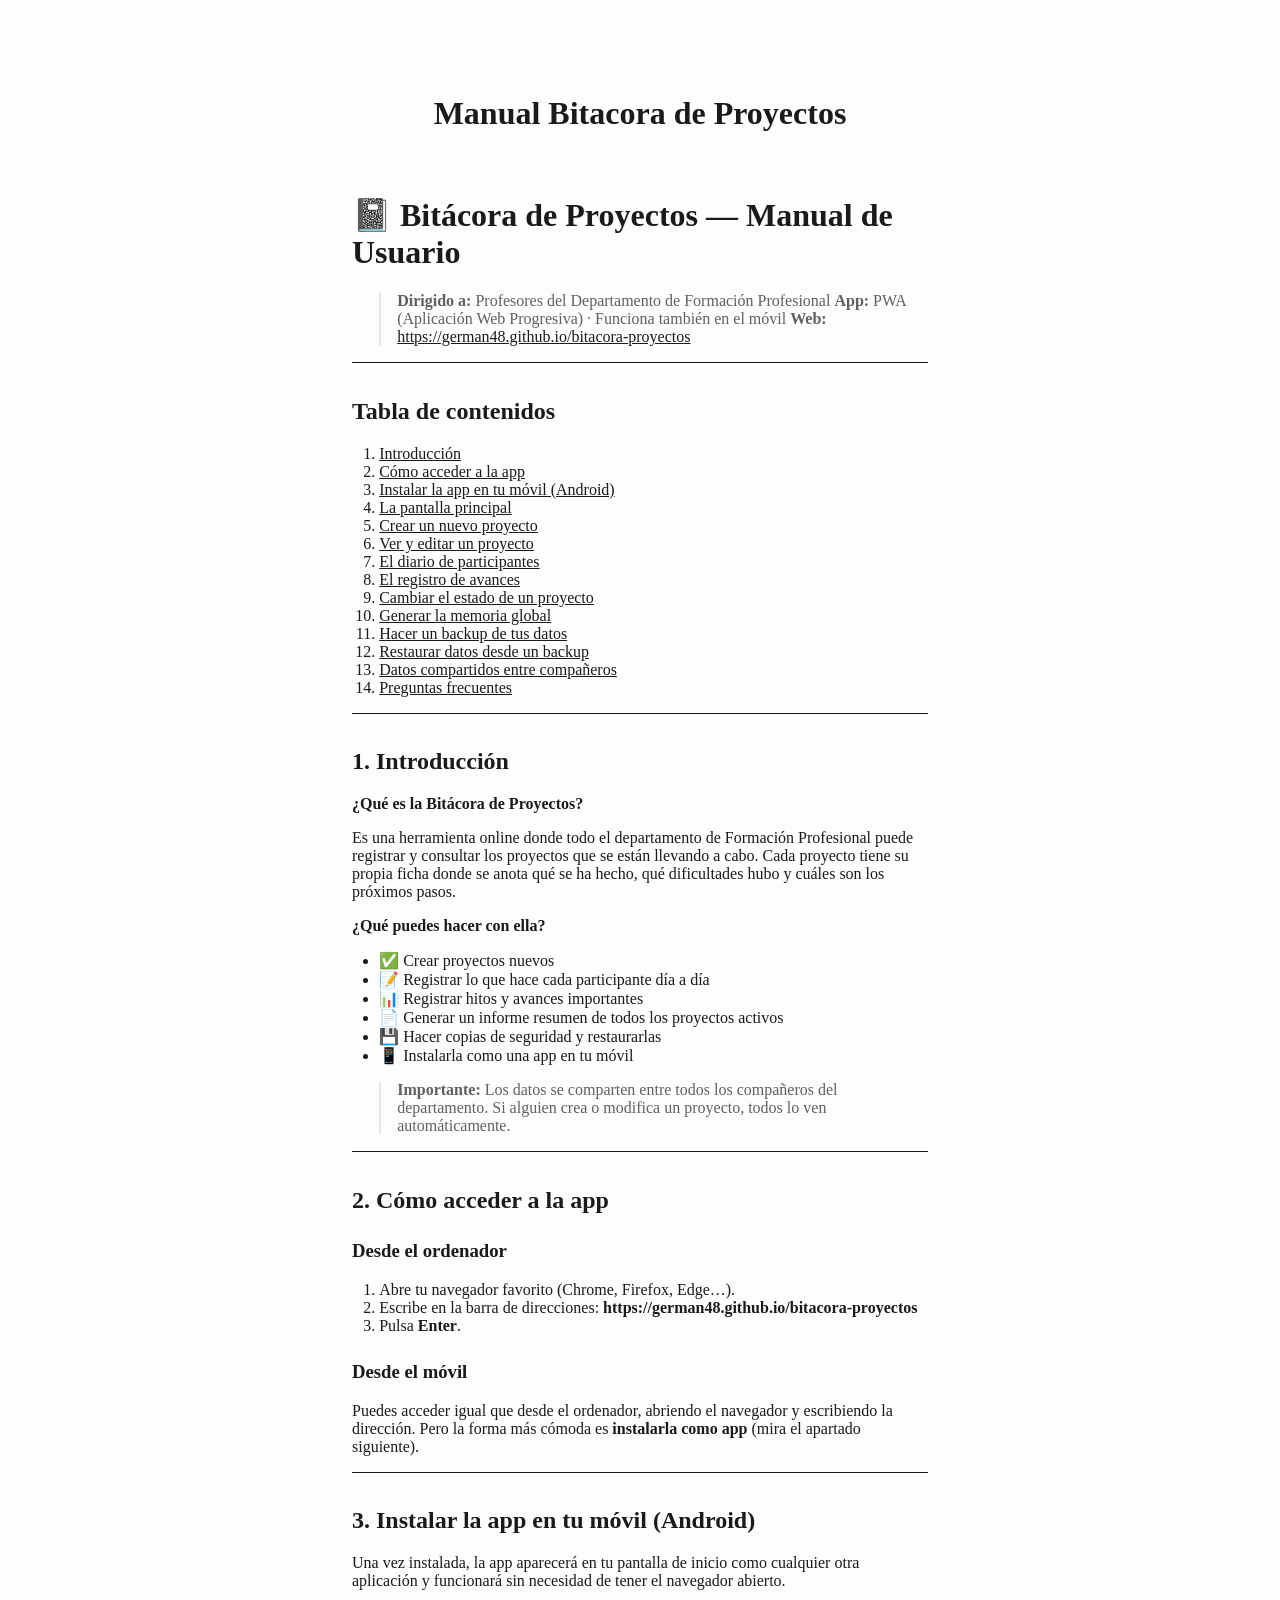
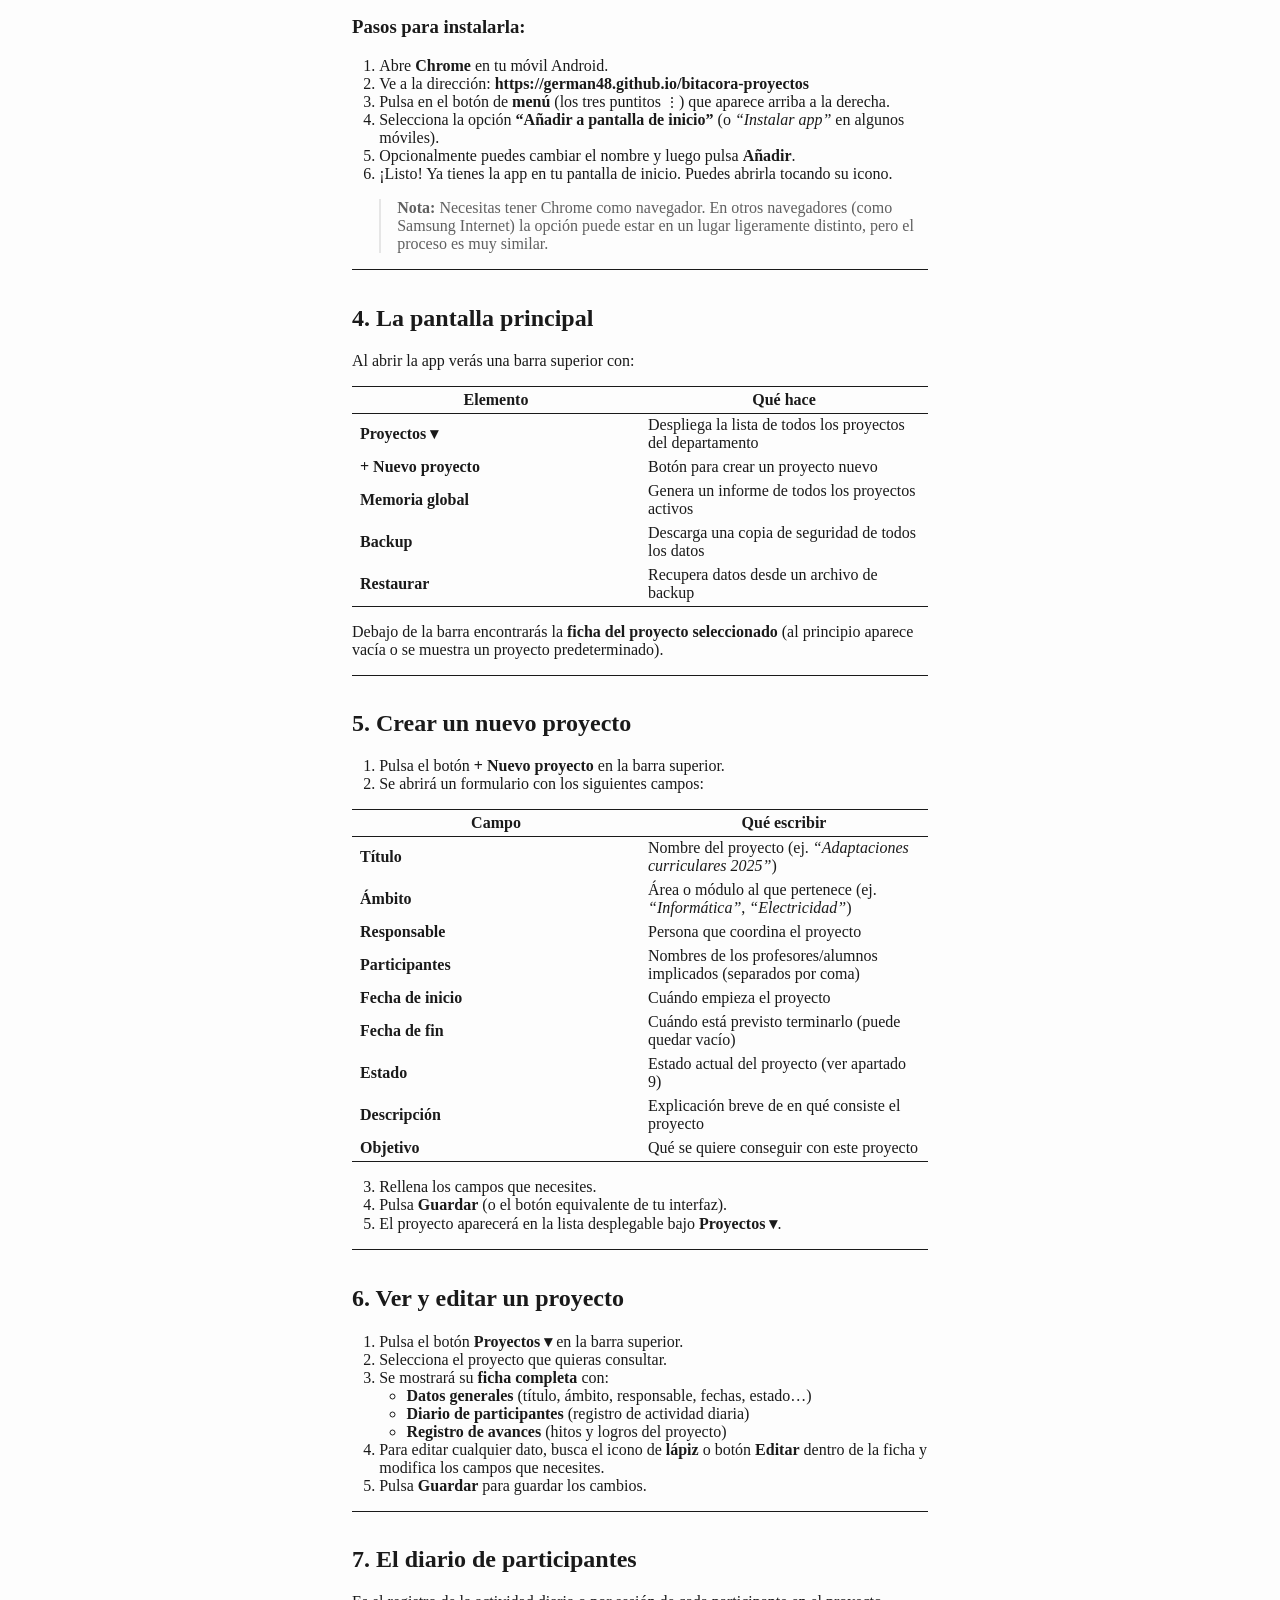
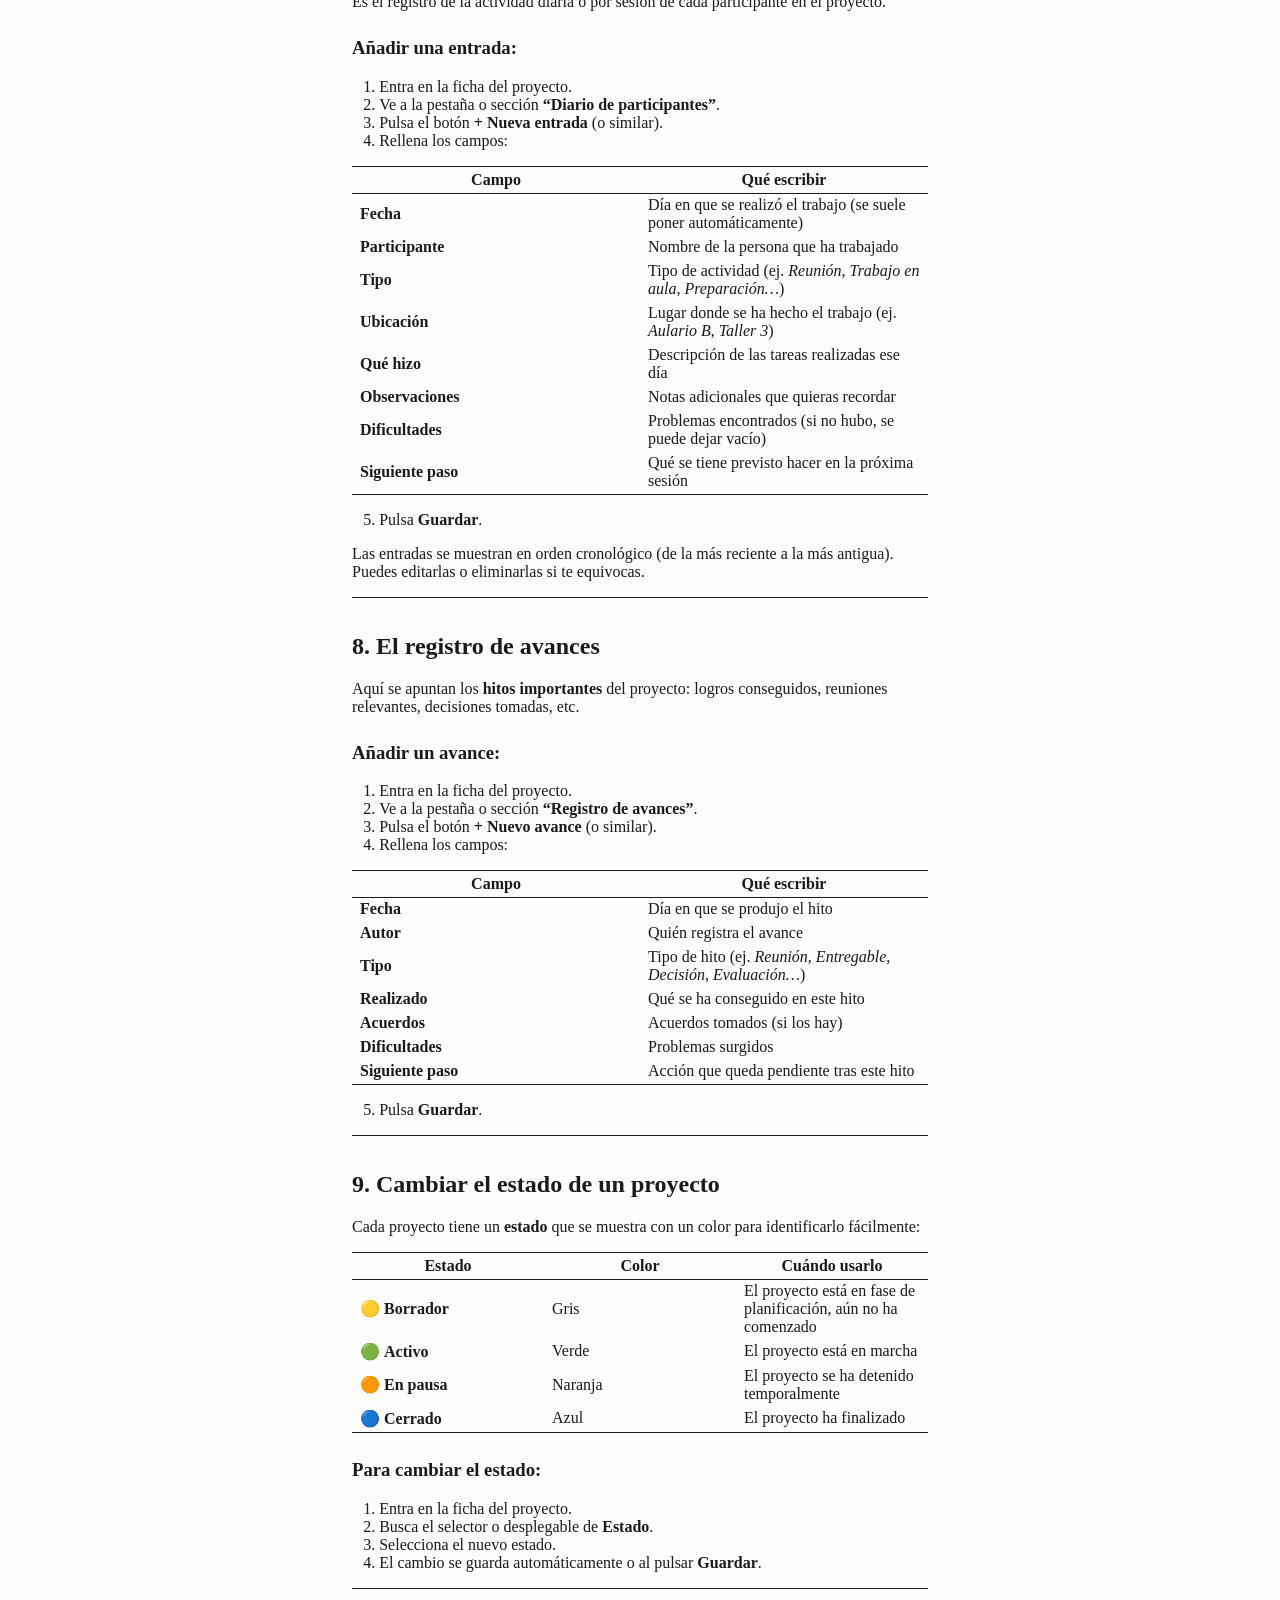
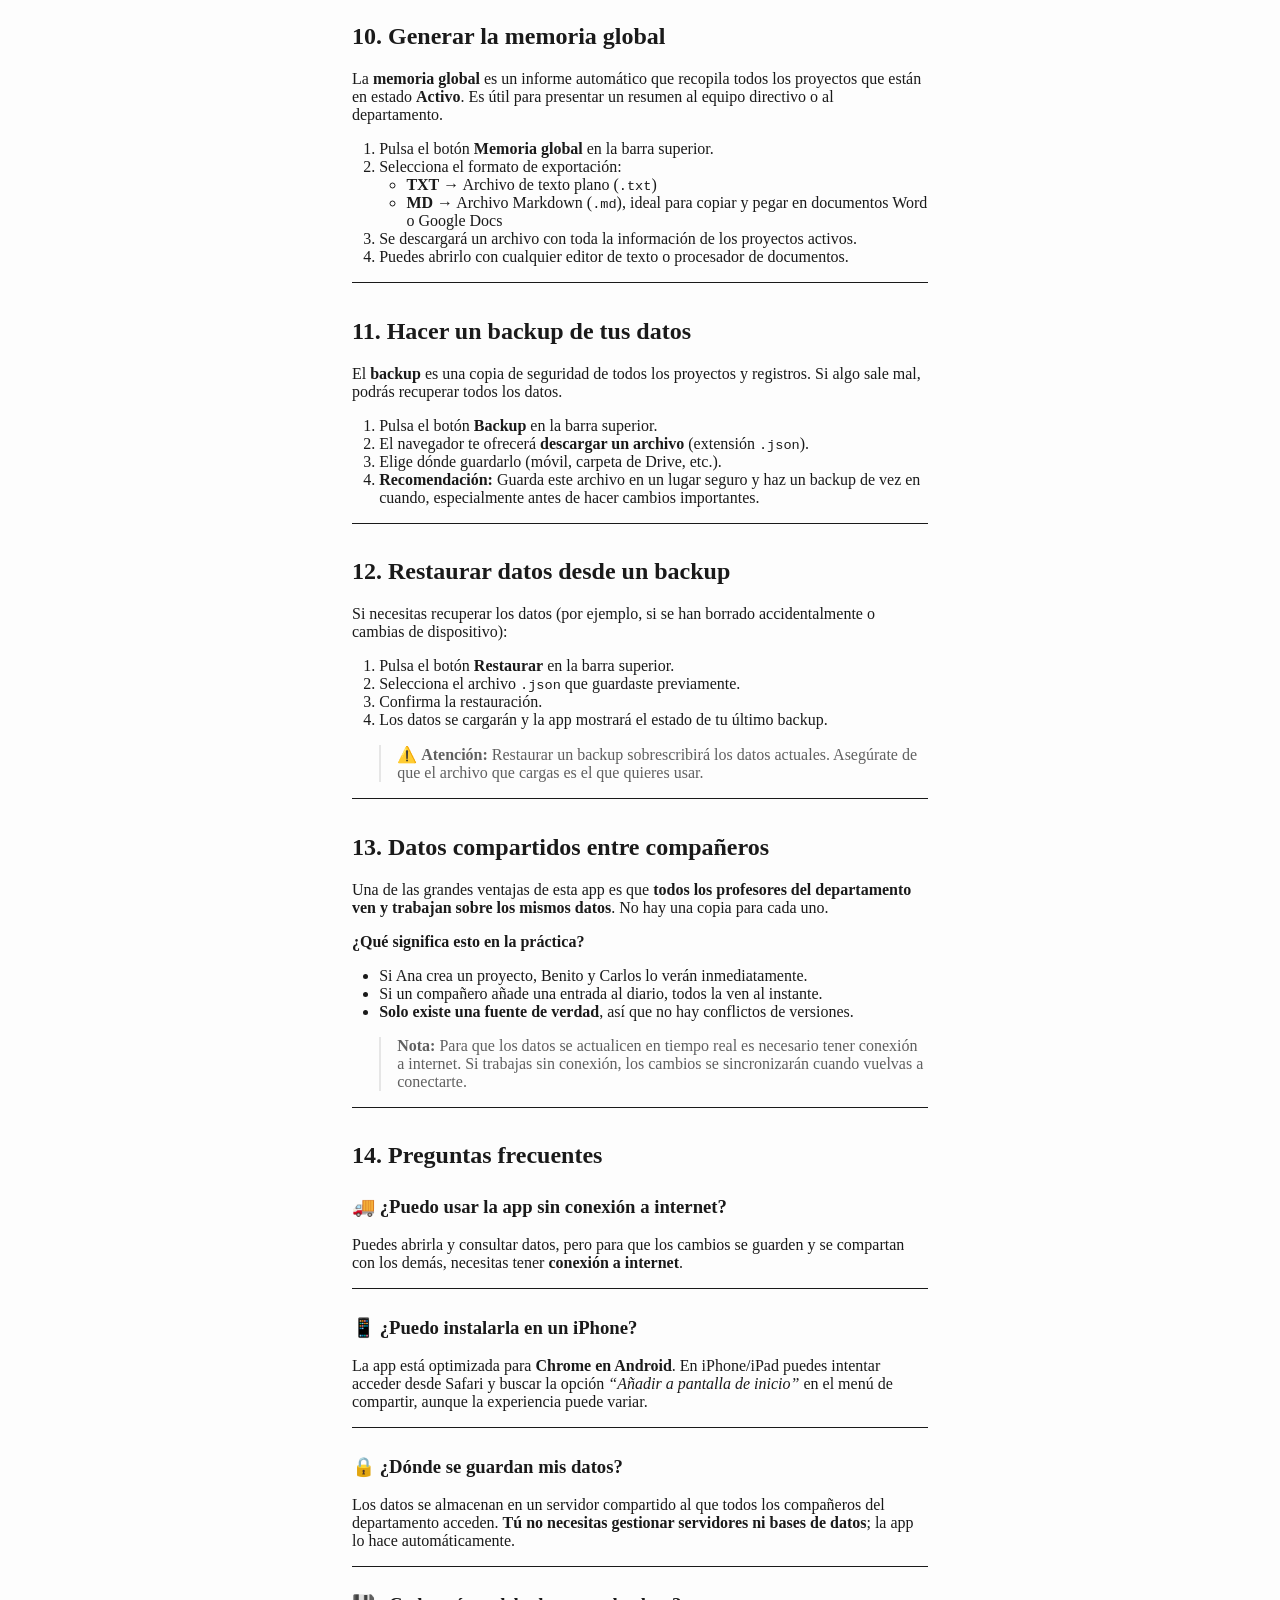
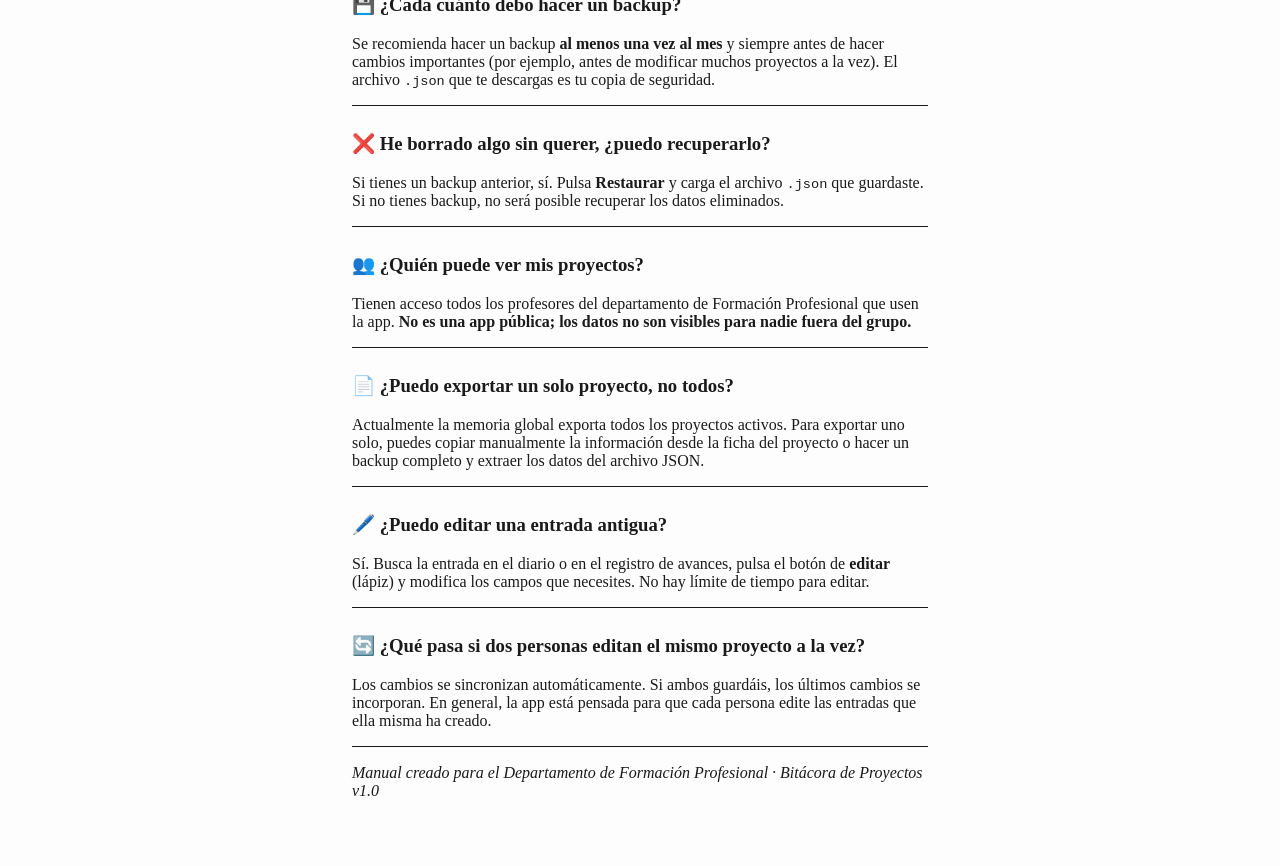
==== MANUAL.html @ 75dc65b7 "Add: auto-sync Supabase cada 30s + indicador visual" ====
<!DOCTYPE html>
<html xmlns="http://www.w3.org/1999/xhtml">
<head>
  <meta charset="utf-8" />
  <meta name="generator" content="pandoc" />
  <meta name="viewport" content="width=device-width, initial-scale=1.0, user-scalable=yes" />
  <title>Manual Bitacora de Proyectos</title>
  <style>
    /* Default styles provided by pandoc.
    ** See https://pandoc.org/MANUAL.html#variables-for-html for config info.
    */
    html {
      color: #1a1a1a;
      background-color: #fdfdfd;
    }
    body {
      margin: 0 auto;
      max-width: 36em;
      padding-left: 50px;
      padding-right: 50px;
      padding-top: 50px;
      padding-bottom: 50px;
      hyphens: auto;
      overflow-wrap: break-word;
      text-rendering: optimizeLegibility;
      font-kerning: normal;
    }
    @media (max-width: 600px) {
      body {
        font-size: 0.9em;
        padding: 12px;
      }
      h1 {
        font-size: 1.8em;
      }
    }
    @media print {
      html {
        background-color: white;
      }
      body {
        background-color: transparent;
        color: black;
        font-size: 12pt;
      }
      p, h2, h3 {
        orphans: 3;
        widows: 3;
      }
      h2, h3, h4 {
        page-break-after: avoid;
      }
    }
    p {
      margin: 1em 0;
    }
    a {
      color: #1a1a1a;
    }
    a:visited {
      color: #1a1a1a;
    }
    img {
      max-width: 100%;
    }
    svg {
      height: auto;
      max-width: 100%;
    }
    h1, h2, h3, h4, h5, h6 {
      margin-top: 1.4em;
    }
    h5, h6 {
      font-size: 1em;
      font-style: italic;
    }
    h6 {
      font-weight: normal;
    }
    ol, ul {
      padding-left: 1.7em;
      margin-top: 1em;
    }
    li > ol, li > ul {
      margin-top: 0;
    }
    blockquote {
      margin: 1em 0 1em 1.7em;
      padding-left: 1em;
      border-left: 2px solid #e6e6e6;
      color: #606060;
    }
    code {
      white-space: pre-wrap;
      font-family: Menlo, Monaco, Consolas, 'Lucida Console', monospace;
      font-size: 85%;
      margin: 0;
      hyphens: manual;
    }
    pre {
      margin: 1em 0;
      overflow: auto;
    }
    pre code {
      padding: 0;
      overflow: visible;
      overflow-wrap: normal;
    }
    .sourceCode {
     background-color: transparent;
     overflow: visible;
    }
    hr {
      border: none;
      border-top: 1px solid #1a1a1a;
      height: 1px;
      margin: 1em 0;
    }
    table {
      margin: 1em 0;
      border-collapse: collapse;
      width: 100%;
      overflow-x: auto;
      display: block;
      font-variant-numeric: lining-nums tabular-nums;
    }
    table caption {
      margin-bottom: 0.75em;
    }
    tbody {
      margin-top: 0.5em;
      border-top: 1px solid #1a1a1a;
      border-bottom: 1px solid #1a1a1a;
    }
    th {
      border-top: 1px solid #1a1a1a;
      padding: 0.25em 0.5em 0.25em 0.5em;
    }
    td {
      padding: 0.125em 0.5em 0.25em 0.5em;
    }
    header {
      margin-bottom: 4em;
      text-align: center;
    }
    #TOC li {
      list-style: none;
    }
    #TOC ul {
      padding-left: 1.3em;
    }
    #TOC > ul {
      padding-left: 0;
    }
    #TOC a:not(:hover) {
      text-decoration: none;
    }
    span.smallcaps{font-variant: small-caps;}
    div.columns{display: flex; gap: min(4vw, 1.5em);}
    div.column{flex: auto; overflow-x: auto;}
    div.hanging-indent{margin-left: 1.5em; text-indent: -1.5em;}
    /* The extra [class] is a hack that increases specificity enough to
       override a similar rule in reveal.js */
    ul.task-list[class]{list-style: none;}
    ul.task-list li input[type="checkbox"] {
      font-size: inherit;
      width: 0.8em;
      margin: 0 0.8em 0.2em -1.6em;
      vertical-align: middle;
    }
    .display.math{display: block; text-align: center; margin: 0.5rem auto;}
  </style>
</head>
<body>
<header id="title-block-header">
<h1 class="title">Manual Bitacora de Proyectos</h1>
</header>
<h1 id="bitácora-de-proyectos-manual-de-usuario">📓 Bitácora de
Proyectos — Manual de Usuario</h1>
<blockquote>
<p><strong>Dirigido a:</strong> Profesores del Departamento de Formación
Profesional <strong>App:</strong> PWA (Aplicación Web Progresiva) ·
Funciona también en el móvil <strong>Web:</strong> <a
href="https://german48.github.io/bitacora-proyectos">https://german48.github.io/bitacora-proyectos</a></p>
</blockquote>
<hr />
<h2 id="tabla-de-contenidos">Tabla de contenidos</h2>
<ol type="1">
<li><a href="#1-introducción">Introducción</a></li>
<li><a href="#2-cómo-acceder-a-la-app">Cómo acceder a la app</a></li>
<li><a href="#3-instalar-la-app-en-tu-móvil-android">Instalar la app en
tu móvil (Android)</a></li>
<li><a href="#4-la-pantalla-principal">La pantalla principal</a></li>
<li><a href="#5-crear-un-nuevo-proyecto">Crear un nuevo
proyecto</a></li>
<li><a href="#6-ver-y-editar-un-proyecto">Ver y editar un
proyecto</a></li>
<li><a href="#7-el-diario-de-participantes">El diario de
participantes</a></li>
<li><a href="#8-el-registro-de-avances">El registro de avances</a></li>
<li><a href="#9-cambiar-el-estado-de-un-proyecto">Cambiar el estado de
un proyecto</a></li>
<li><a href="#10-generar-la-memoria-global">Generar la memoria
global</a></li>
<li><a href="#11-hacer-un-backup-de-tus-datos">Hacer un backup de tus
datos</a></li>
<li><a href="#12-restaurar-datos-desde-un-backup">Restaurar datos desde
un backup</a></li>
<li><a href="#13-datos-compartidos-entre-compañeros">Datos compartidos
entre compañeros</a></li>
<li><a href="#14-preguntas-frecuentes">Preguntas frecuentes</a></li>
</ol>
<hr />
<h2 id="introducción">1. Introducción</h2>
<p><strong>¿Qué es la Bitácora de Proyectos?</strong></p>
<p>Es una herramienta online donde todo el departamento de Formación
Profesional puede registrar y consultar los proyectos que se están
llevando a cabo. Cada proyecto tiene su propia ficha donde se anota qué
se ha hecho, qué dificultades hubo y cuáles son los próximos pasos.</p>
<p><strong>¿Qué puedes hacer con ella?</strong></p>
<ul>
<li>✅ Crear proyectos nuevos</li>
<li>📝 Registrar lo que hace cada participante día a día</li>
<li>📊 Registrar hitos y avances importantes</li>
<li>📄 Generar un informe resumen de todos los proyectos activos</li>
<li>💾 Hacer copias de seguridad y restaurarlas</li>
<li>📱 Instalarla como una app en tu móvil</li>
</ul>
<blockquote>
<p><strong>Importante:</strong> Los datos se comparten entre todos los
compañeros del departamento. Si alguien crea o modifica un proyecto,
todos lo ven automáticamente.</p>
</blockquote>
<hr />
<h2 id="cómo-acceder-a-la-app">2. Cómo acceder a la app</h2>
<h3 id="desde-el-ordenador">Desde el ordenador</h3>
<ol type="1">
<li>Abre tu navegador favorito (Chrome, Firefox, Edge…).</li>
<li>Escribe en la barra de direcciones:
<strong>https://german48.github.io/bitacora-proyectos</strong></li>
<li>Pulsa <strong>Enter</strong>.</li>
</ol>
<h3 id="desde-el-móvil">Desde el móvil</h3>
<p>Puedes acceder igual que desde el ordenador, abriendo el navegador y
escribiendo la dirección. Pero la forma más cómoda es <strong>instalarla
como app</strong> (mira el apartado siguiente).</p>
<hr />
<h2 id="instalar-la-app-en-tu-móvil-android">3. Instalar la app en tu
móvil (Android)</h2>
<p>Una vez instalada, la app aparecerá en tu pantalla de inicio como
cualquier otra aplicación y funcionará sin necesidad de tener el
navegador abierto.</p>
<h3 id="pasos-para-instalarla">Pasos para instalarla:</h3>
<ol type="1">
<li>Abre <strong>Chrome</strong> en tu móvil Android.</li>
<li>Ve a la dirección:
<strong>https://german48.github.io/bitacora-proyectos</strong></li>
<li>Pulsa en el botón de <strong>menú</strong> (los tres puntitos
<code>⋮</code>) que aparece arriba a la derecha.</li>
<li>Selecciona la opción <strong>“Añadir a pantalla de inicio”</strong>
(o <em>“Instalar app”</em> en algunos móviles).</li>
<li>Opcionalmente puedes cambiar el nombre y luego pulsa
<strong>Añadir</strong>.</li>
<li>¡Listo! Ya tienes la app en tu pantalla de inicio. Puedes abrirla
tocando su icono.</li>
</ol>
<blockquote>
<p><strong>Nota:</strong> Necesitas tener Chrome como navegador. En
otros navegadores (como Samsung Internet) la opción puede estar en un
lugar ligeramente distinto, pero el proceso es muy similar.</p>
</blockquote>
<hr />
<h2 id="la-pantalla-principal">4. La pantalla principal</h2>
<p>Al abrir la app verás una barra superior con:</p>
<table>
<colgroup>
<col style="width: 50%" />
<col style="width: 50%" />
</colgroup>
<thead>
<tr>
<th>Elemento</th>
<th>Qué hace</th>
</tr>
</thead>
<tbody>
<tr>
<td><strong>Proyectos ▾</strong></td>
<td>Despliega la lista de todos los proyectos del departamento</td>
</tr>
<tr>
<td><strong>+ Nuevo proyecto</strong></td>
<td>Botón para crear un proyecto nuevo</td>
</tr>
<tr>
<td><strong>Memoria global</strong></td>
<td>Genera un informe de todos los proyectos activos</td>
</tr>
<tr>
<td><strong>Backup</strong></td>
<td>Descarga una copia de seguridad de todos los datos</td>
</tr>
<tr>
<td><strong>Restaurar</strong></td>
<td>Recupera datos desde un archivo de backup</td>
</tr>
</tbody>
</table>
<p>Debajo de la barra encontrarás la <strong>ficha del proyecto
seleccionado</strong> (al principio aparece vacía o se muestra un
proyecto predeterminado).</p>
<hr />
<h2 id="crear-un-nuevo-proyecto">5. Crear un nuevo proyecto</h2>
<ol type="1">
<li>Pulsa el botón <strong>+ Nuevo proyecto</strong> en la barra
superior.</li>
<li>Se abrirá un formulario con los siguientes campos:</li>
</ol>
<table>
<colgroup>
<col style="width: 50%" />
<col style="width: 50%" />
</colgroup>
<thead>
<tr>
<th>Campo</th>
<th>Qué escribir</th>
</tr>
</thead>
<tbody>
<tr>
<td><strong>Título</strong></td>
<td>Nombre del proyecto (ej. <em>“Adaptaciones curriculares
2025”</em>)</td>
</tr>
<tr>
<td><strong>Ámbito</strong></td>
<td>Área o módulo al que pertenece (ej. <em>“Informática”</em>,
<em>“Electricidad”</em>)</td>
</tr>
<tr>
<td><strong>Responsable</strong></td>
<td>Persona que coordina el proyecto</td>
</tr>
<tr>
<td><strong>Participantes</strong></td>
<td>Nombres de los profesores/alumnos implicados (separados por
coma)</td>
</tr>
<tr>
<td><strong>Fecha de inicio</strong></td>
<td>Cuándo empieza el proyecto</td>
</tr>
<tr>
<td><strong>Fecha de fin</strong></td>
<td>Cuándo está previsto terminarlo (puede quedar vacío)</td>
</tr>
<tr>
<td><strong>Estado</strong></td>
<td>Estado actual del proyecto (ver apartado 9)</td>
</tr>
<tr>
<td><strong>Descripción</strong></td>
<td>Explicación breve de en qué consiste el proyecto</td>
</tr>
<tr>
<td><strong>Objetivo</strong></td>
<td>Qué se quiere conseguir con este proyecto</td>
</tr>
</tbody>
</table>
<ol start="3" type="1">
<li>Rellena los campos que necesites.</li>
<li>Pulsa <strong>Guardar</strong> (o el botón equivalente de tu
interfaz).</li>
<li>El proyecto aparecerá en la lista desplegable bajo <strong>Proyectos
▾</strong>.</li>
</ol>
<hr />
<h2 id="ver-y-editar-un-proyecto">6. Ver y editar un proyecto</h2>
<ol type="1">
<li>Pulsa el botón <strong>Proyectos ▾</strong> en la barra
superior.</li>
<li>Selecciona el proyecto que quieras consultar.</li>
<li>Se mostrará su <strong>ficha completa</strong> con:
<ul>
<li><strong>Datos generales</strong> (título, ámbito, responsable,
fechas, estado…)</li>
<li><strong>Diario de participantes</strong> (registro de actividad
diaria)</li>
<li><strong>Registro de avances</strong> (hitos y logros del
proyecto)</li>
</ul></li>
<li>Para editar cualquier dato, busca el icono de <strong>lápiz</strong>
o botón <strong>Editar</strong> dentro de la ficha y modifica los campos
que necesites.</li>
<li>Pulsa <strong>Guardar</strong> para guardar los cambios.</li>
</ol>
<hr />
<h2 id="el-diario-de-participantes">7. El diario de participantes</h2>
<p>Es el registro de la actividad diaria o por sesión de cada
participante en el proyecto.</p>
<h3 id="añadir-una-entrada">Añadir una entrada:</h3>
<ol type="1">
<li>Entra en la ficha del proyecto.</li>
<li>Ve a la pestaña o sección <strong>“Diario de
participantes”</strong>.</li>
<li>Pulsa el botón <strong>+ Nueva entrada</strong> (o similar).</li>
<li>Rellena los campos:</li>
</ol>
<table>
<colgroup>
<col style="width: 50%" />
<col style="width: 50%" />
</colgroup>
<thead>
<tr>
<th>Campo</th>
<th>Qué escribir</th>
</tr>
</thead>
<tbody>
<tr>
<td><strong>Fecha</strong></td>
<td>Día en que se realizó el trabajo (se suele poner
automáticamente)</td>
</tr>
<tr>
<td><strong>Participante</strong></td>
<td>Nombre de la persona que ha trabajado</td>
</tr>
<tr>
<td><strong>Tipo</strong></td>
<td>Tipo de actividad (ej. <em>Reunión</em>, <em>Trabajo en aula</em>,
<em>Preparación…</em>)</td>
</tr>
<tr>
<td><strong>Ubicación</strong></td>
<td>Lugar donde se ha hecho el trabajo (ej. <em>Aulario B</em>,
<em>Taller 3</em>)</td>
</tr>
<tr>
<td><strong>Qué hizo</strong></td>
<td>Descripción de las tareas realizadas ese día</td>
</tr>
<tr>
<td><strong>Observaciones</strong></td>
<td>Notas adicionales que quieras recordar</td>
</tr>
<tr>
<td><strong>Dificultades</strong></td>
<td>Problemas encontrados (si no hubo, se puede dejar vacío)</td>
</tr>
<tr>
<td><strong>Siguiente paso</strong></td>
<td>Qué se tiene previsto hacer en la próxima sesión</td>
</tr>
</tbody>
</table>
<ol start="5" type="1">
<li>Pulsa <strong>Guardar</strong>.</li>
</ol>
<p>Las entradas se muestran en orden cronológico (de la más reciente a
la más antigua). Puedes editarlas o eliminarlas si te equivocas.</p>
<hr />
<h2 id="el-registro-de-avances">8. El registro de avances</h2>
<p>Aquí se apuntan los <strong>hitos importantes</strong> del proyecto:
logros conseguidos, reuniones relevantes, decisiones tomadas, etc.</p>
<h3 id="añadir-un-avance">Añadir un avance:</h3>
<ol type="1">
<li>Entra en la ficha del proyecto.</li>
<li>Ve a la pestaña o sección <strong>“Registro de
avances”</strong>.</li>
<li>Pulsa el botón <strong>+ Nuevo avance</strong> (o similar).</li>
<li>Rellena los campos:</li>
</ol>
<table>
<colgroup>
<col style="width: 50%" />
<col style="width: 50%" />
</colgroup>
<thead>
<tr>
<th>Campo</th>
<th>Qué escribir</th>
</tr>
</thead>
<tbody>
<tr>
<td><strong>Fecha</strong></td>
<td>Día en que se produjo el hito</td>
</tr>
<tr>
<td><strong>Autor</strong></td>
<td>Quién registra el avance</td>
</tr>
<tr>
<td><strong>Tipo</strong></td>
<td>Tipo de hito (ej. <em>Reunión</em>, <em>Entregable</em>,
<em>Decisión</em>, <em>Evaluación…</em>)</td>
</tr>
<tr>
<td><strong>Realizado</strong></td>
<td>Qué se ha conseguido en este hito</td>
</tr>
<tr>
<td><strong>Acuerdos</strong></td>
<td>Acuerdos tomados (si los hay)</td>
</tr>
<tr>
<td><strong>Dificultades</strong></td>
<td>Problemas surgidos</td>
</tr>
<tr>
<td><strong>Siguiente paso</strong></td>
<td>Acción que queda pendiente tras este hito</td>
</tr>
</tbody>
</table>
<ol start="5" type="1">
<li>Pulsa <strong>Guardar</strong>.</li>
</ol>
<hr />
<h2 id="cambiar-el-estado-de-un-proyecto">9. Cambiar el estado de un
proyecto</h2>
<p>Cada proyecto tiene un <strong>estado</strong> que se muestra con un
color para identificarlo fácilmente:</p>
<table>
<colgroup>
<col style="width: 33%" />
<col style="width: 33%" />
<col style="width: 33%" />
</colgroup>
<thead>
<tr>
<th>Estado</th>
<th>Color</th>
<th>Cuándo usarlo</th>
</tr>
</thead>
<tbody>
<tr>
<td>🟡 <strong>Borrador</strong></td>
<td>Gris</td>
<td>El proyecto está en fase de planificación, aún no ha comenzado</td>
</tr>
<tr>
<td>🟢 <strong>Activo</strong></td>
<td>Verde</td>
<td>El proyecto está en marcha</td>
</tr>
<tr>
<td>🟠 <strong>En pausa</strong></td>
<td>Naranja</td>
<td>El proyecto se ha detenido temporalmente</td>
</tr>
<tr>
<td>🔵 <strong>Cerrado</strong></td>
<td>Azul</td>
<td>El proyecto ha finalizado</td>
</tr>
</tbody>
</table>
<h3 id="para-cambiar-el-estado">Para cambiar el estado:</h3>
<ol type="1">
<li>Entra en la ficha del proyecto.</li>
<li>Busca el selector o desplegable de <strong>Estado</strong>.</li>
<li>Selecciona el nuevo estado.</li>
<li>El cambio se guarda automáticamente o al pulsar
<strong>Guardar</strong>.</li>
</ol>
<hr />
<h2 id="generar-la-memoria-global">10. Generar la memoria global</h2>
<p>La <strong>memoria global</strong> es un informe automático que
recopila todos los proyectos que están en estado
<strong>Activo</strong>. Es útil para presentar un resumen al equipo
directivo o al departamento.</p>
<ol type="1">
<li>Pulsa el botón <strong>Memoria global</strong> en la barra
superior.</li>
<li>Selecciona el formato de exportación:
<ul>
<li><strong>TXT</strong> → Archivo de texto plano
(<code>.txt</code>)</li>
<li><strong>MD</strong> → Archivo Markdown (<code>.md</code>), ideal
para copiar y pegar en documentos Word o Google Docs</li>
</ul></li>
<li>Se descargará un archivo con toda la información de los proyectos
activos.</li>
<li>Puedes abrirlo con cualquier editor de texto o procesador de
documentos.</li>
</ol>
<hr />
<h2 id="hacer-un-backup-de-tus-datos">11. Hacer un backup de tus
datos</h2>
<p>El <strong>backup</strong> es una copia de seguridad de todos los
proyectos y registros. Si algo sale mal, podrás recuperar todos los
datos.</p>
<ol type="1">
<li>Pulsa el botón <strong>Backup</strong> en la barra superior.</li>
<li>El navegador te ofrecerá <strong>descargar un archivo</strong>
(extensión <code>.json</code>).</li>
<li>Elige dónde guardarlo (móvil, carpeta de Drive, etc.).</li>
<li><strong>Recomendación:</strong> Guarda este archivo en un lugar
seguro y haz un backup de vez en cuando, especialmente antes de hacer
cambios importantes.</li>
</ol>
<hr />
<h2 id="restaurar-datos-desde-un-backup">12. Restaurar datos desde un
backup</h2>
<p>Si necesitas recuperar los datos (por ejemplo, si se han borrado
accidentalmente o cambias de dispositivo):</p>
<ol type="1">
<li>Pulsa el botón <strong>Restaurar</strong> en la barra superior.</li>
<li>Selecciona el archivo <code>.json</code> que guardaste
previamente.</li>
<li>Confirma la restauración.</li>
<li>Los datos se cargarán y la app mostrará el estado de tu último
backup.</li>
</ol>
<blockquote>
<p>⚠️ <strong>Atención:</strong> Restaurar un backup sobrescribirá los
datos actuales. Asegúrate de que el archivo que cargas es el que quieres
usar.</p>
</blockquote>
<hr />
<h2 id="datos-compartidos-entre-compañeros">13. Datos compartidos entre
compañeros</h2>
<p>Una de las grandes ventajas de esta app es que <strong>todos los
profesores del departamento ven y trabajan sobre los mismos
datos</strong>. No hay una copia para cada uno.</p>
<p><strong>¿Qué significa esto en la práctica?</strong></p>
<ul>
<li>Si Ana crea un proyecto, Benito y Carlos lo verán
inmediatamente.</li>
<li>Si un compañero añade una entrada al diario, todos la ven al
instante.</li>
<li><strong>Solo existe una fuente de verdad</strong>, así que no hay
conflictos de versiones.</li>
</ul>
<blockquote>
<p><strong>Nota:</strong> Para que los datos se actualicen en tiempo
real es necesario tener conexión a internet. Si trabajas sin conexión,
los cambios se sincronizarán cuando vuelvas a conectarte.</p>
</blockquote>
<hr />
<h2 id="preguntas-frecuentes">14. Preguntas frecuentes</h2>
<h3 id="puedo-usar-la-app-sin-conexión-a-internet">🚚 ¿Puedo usar la app
sin conexión a internet?</h3>
<p>Puedes abrirla y consultar datos, pero para que los cambios se
guarden y se compartan con los demás, necesitas tener <strong>conexión a
internet</strong>.</p>
<hr />
<h3 id="puedo-instalarla-en-un-iphone">📱 ¿Puedo instalarla en un
iPhone?</h3>
<p>La app está optimizada para <strong>Chrome en Android</strong>. En
iPhone/iPad puedes intentar acceder desde Safari y buscar la opción
<em>“Añadir a pantalla de inicio”</em> en el menú de compartir, aunque
la experiencia puede variar.</p>
<hr />
<h3 id="dónde-se-guardan-mis-datos">🔒 ¿Dónde se guardan mis datos?</h3>
<p>Los datos se almacenan en un servidor compartido al que todos los
compañeros del departamento acceden. <strong>Tú no necesitas gestionar
servidores ni bases de datos</strong>; la app lo hace
automáticamente.</p>
<hr />
<h3 id="cada-cuánto-debo-hacer-un-backup">💾 ¿Cada cuánto debo hacer un
backup?</h3>
<p>Se recomienda hacer un backup <strong>al menos una vez al
mes</strong> y siempre antes de hacer cambios importantes (por ejemplo,
antes de modificar muchos proyectos a la vez). El archivo
<code>.json</code> que te descargas es tu copia de seguridad.</p>
<hr />
<h3 id="he-borrado-algo-sin-querer-puedo-recuperarlo">❌ He borrado algo
sin querer, ¿puedo recuperarlo?</h3>
<p>Si tienes un backup anterior, sí. Pulsa <strong>Restaurar</strong> y
carga el archivo <code>.json</code> que guardaste. Si no tienes backup,
no será posible recuperar los datos eliminados.</p>
<hr />
<h3 id="quién-puede-ver-mis-proyectos">👥 ¿Quién puede ver mis
proyectos?</h3>
<p>Tienen acceso todos los profesores del departamento de Formación
Profesional que usen la app. <strong>No es una app pública; los datos no
son visibles para nadie fuera del grupo.</strong></p>
<hr />
<h3 id="puedo-exportar-un-solo-proyecto-no-todos">📄 ¿Puedo exportar un
solo proyecto, no todos?</h3>
<p>Actualmente la memoria global exporta todos los proyectos activos.
Para exportar uno solo, puedes copiar manualmente la información desde
la ficha del proyecto o hacer un backup completo y extraer los datos del
archivo JSON.</p>
<hr />
<h3 id="puedo-editar-una-entrada-antigua">🖊️ ¿Puedo editar una entrada
antigua?</h3>
<p>Sí. Busca la entrada en el diario o en el registro de avances, pulsa
el botón de <strong>editar</strong> (lápiz) y modifica los campos que
necesites. No hay límite de tiempo para editar.</p>
<hr />
<h3 id="qué-pasa-si-dos-personas-editan-el-mismo-proyecto-a-la-vez">🔄
¿Qué pasa si dos personas editan el mismo proyecto a la vez?</h3>
<p>Los cambios se sincronizan automáticamente. Si ambos guardáis, los
últimos cambios se incorporan. En general, la app está pensada para que
cada persona edite las entradas que ella misma ha creado.</p>
<hr />
<p><em>Manual creado para el Departamento de Formación Profesional ·
Bitácora de Proyectos v1.0</em></p>
</body>
</html>
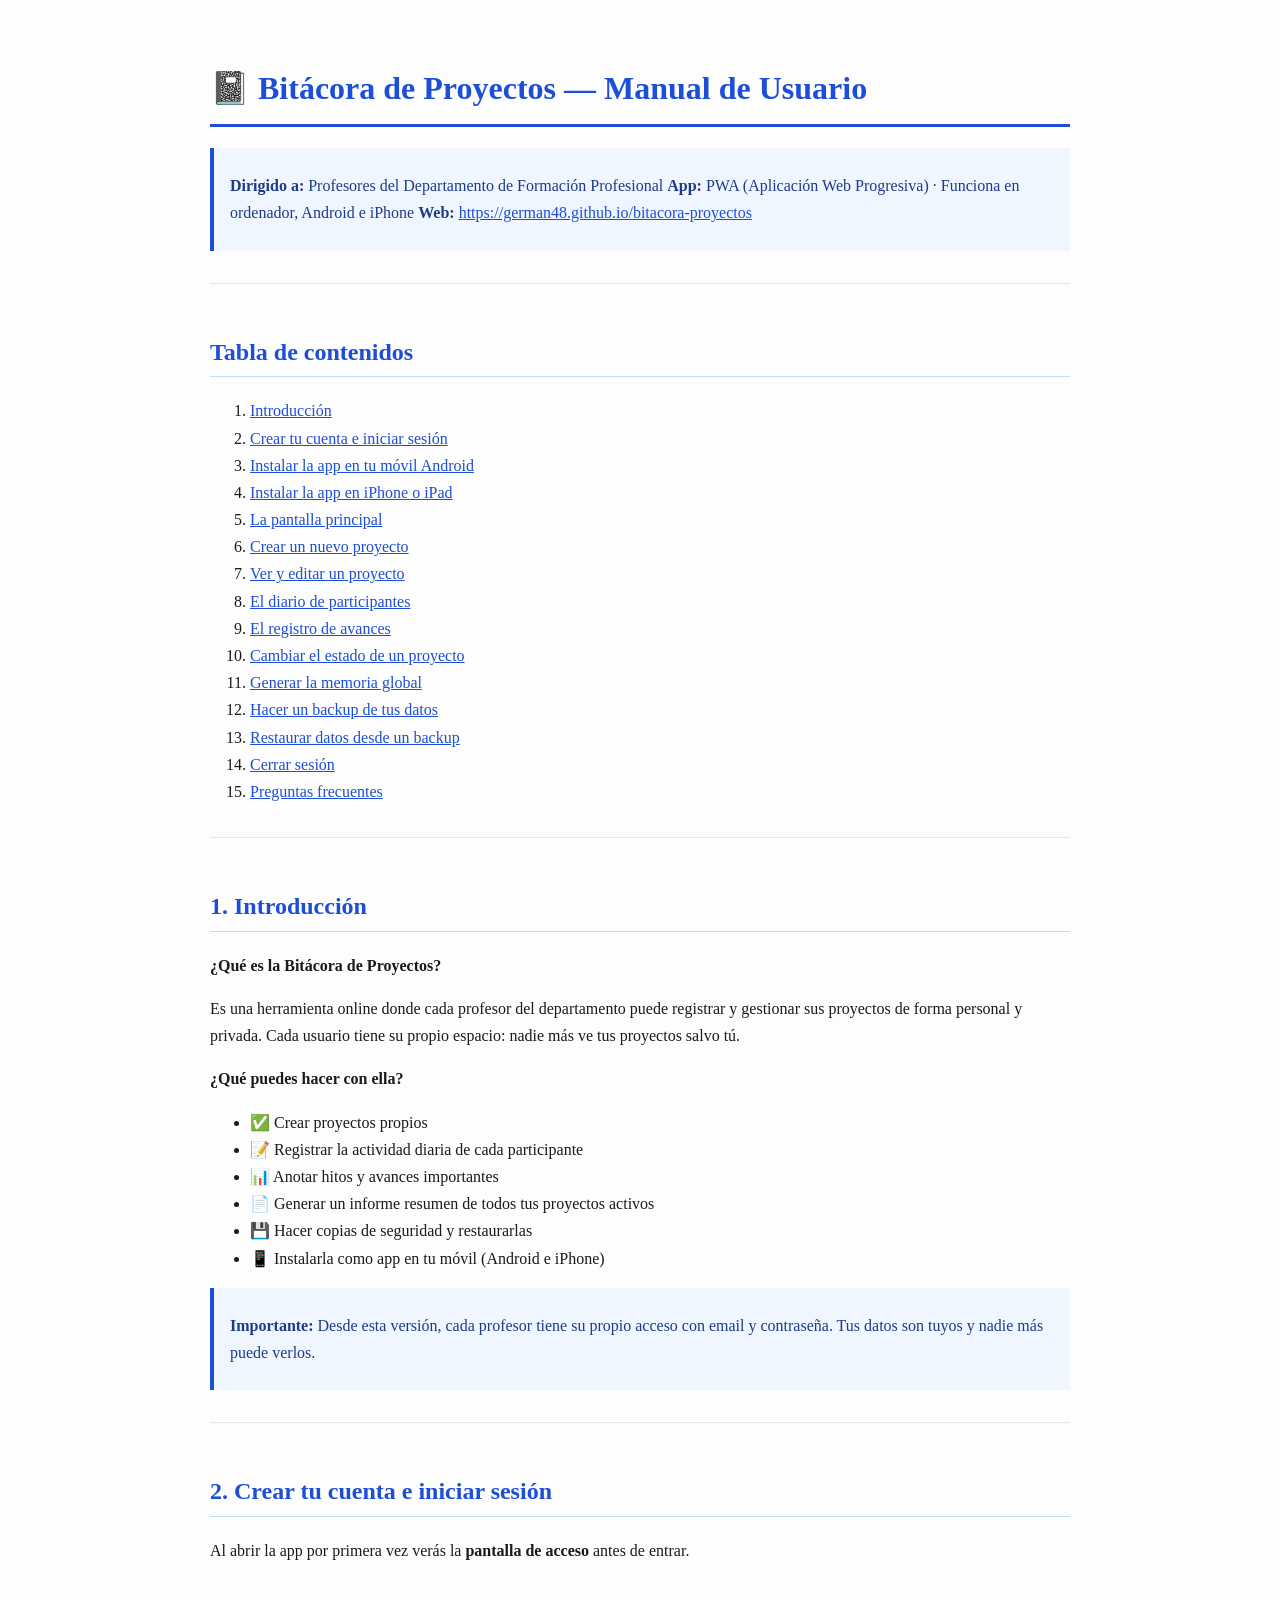
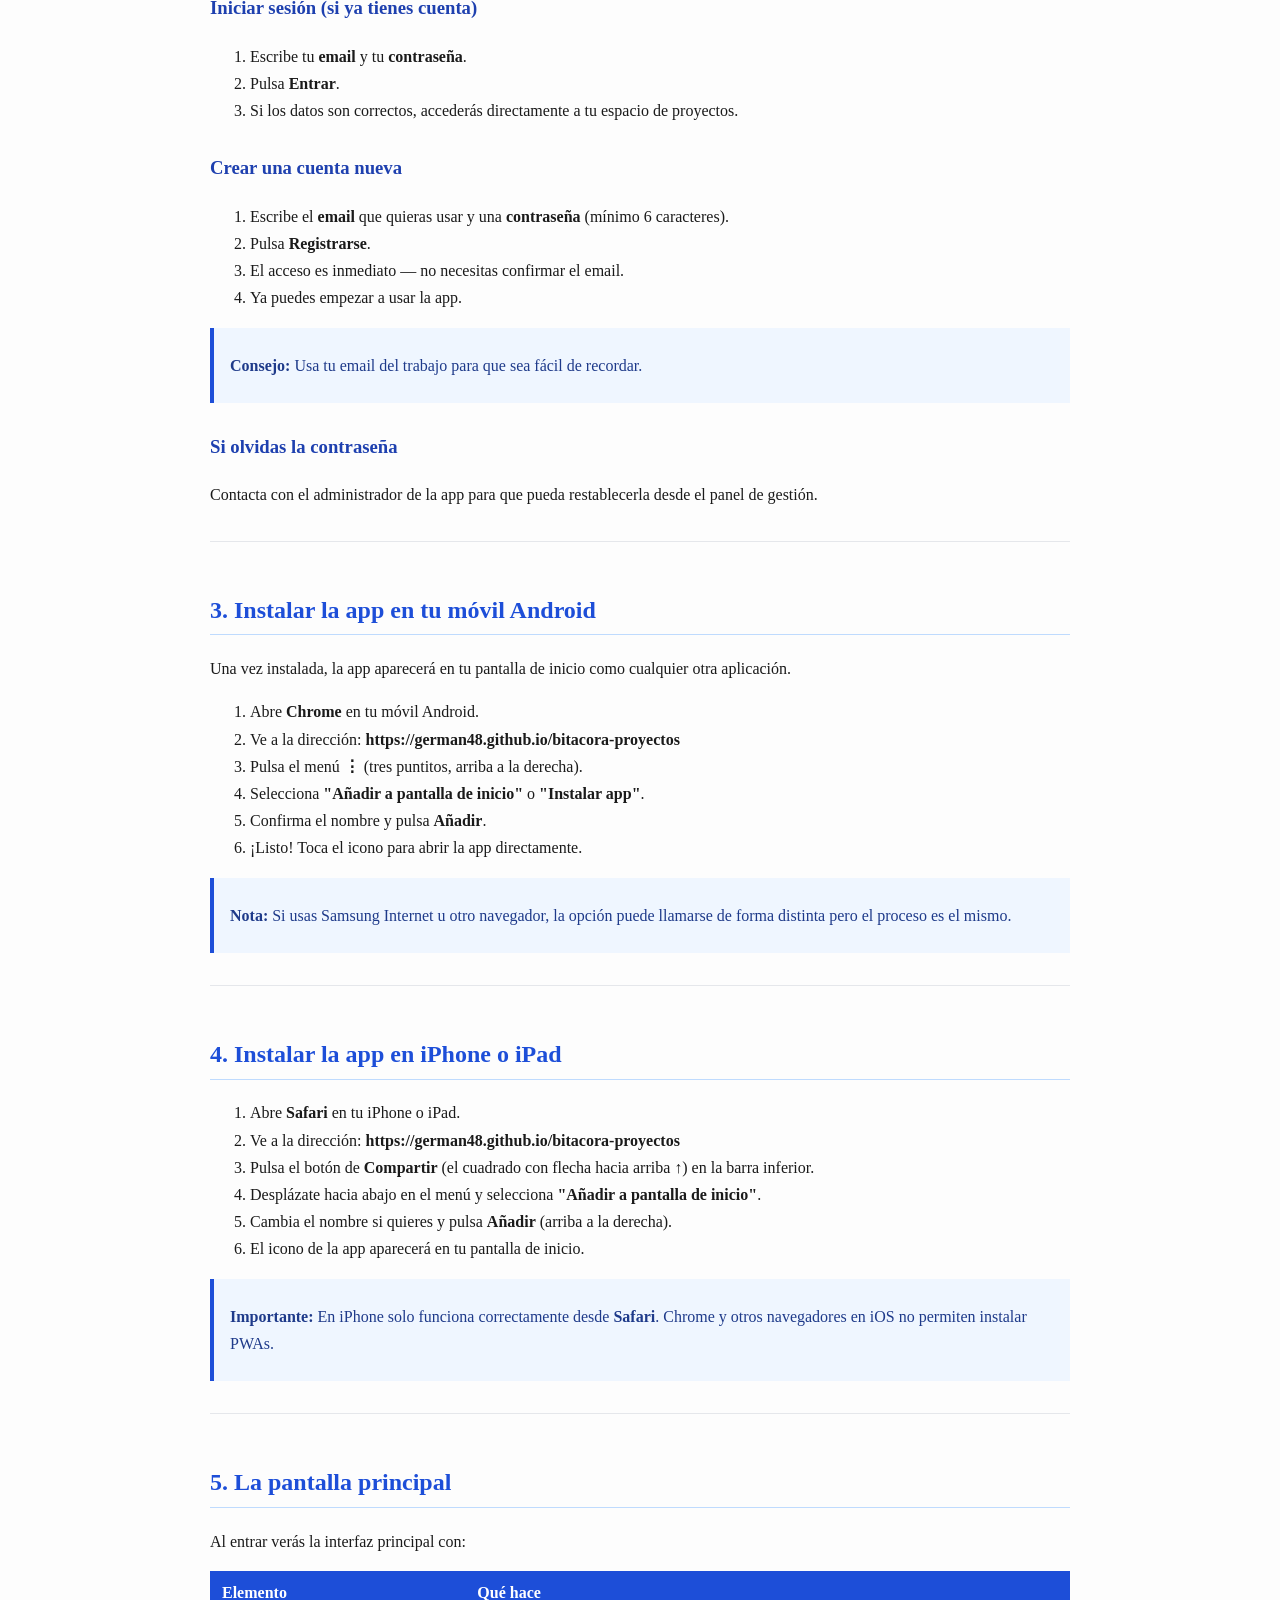
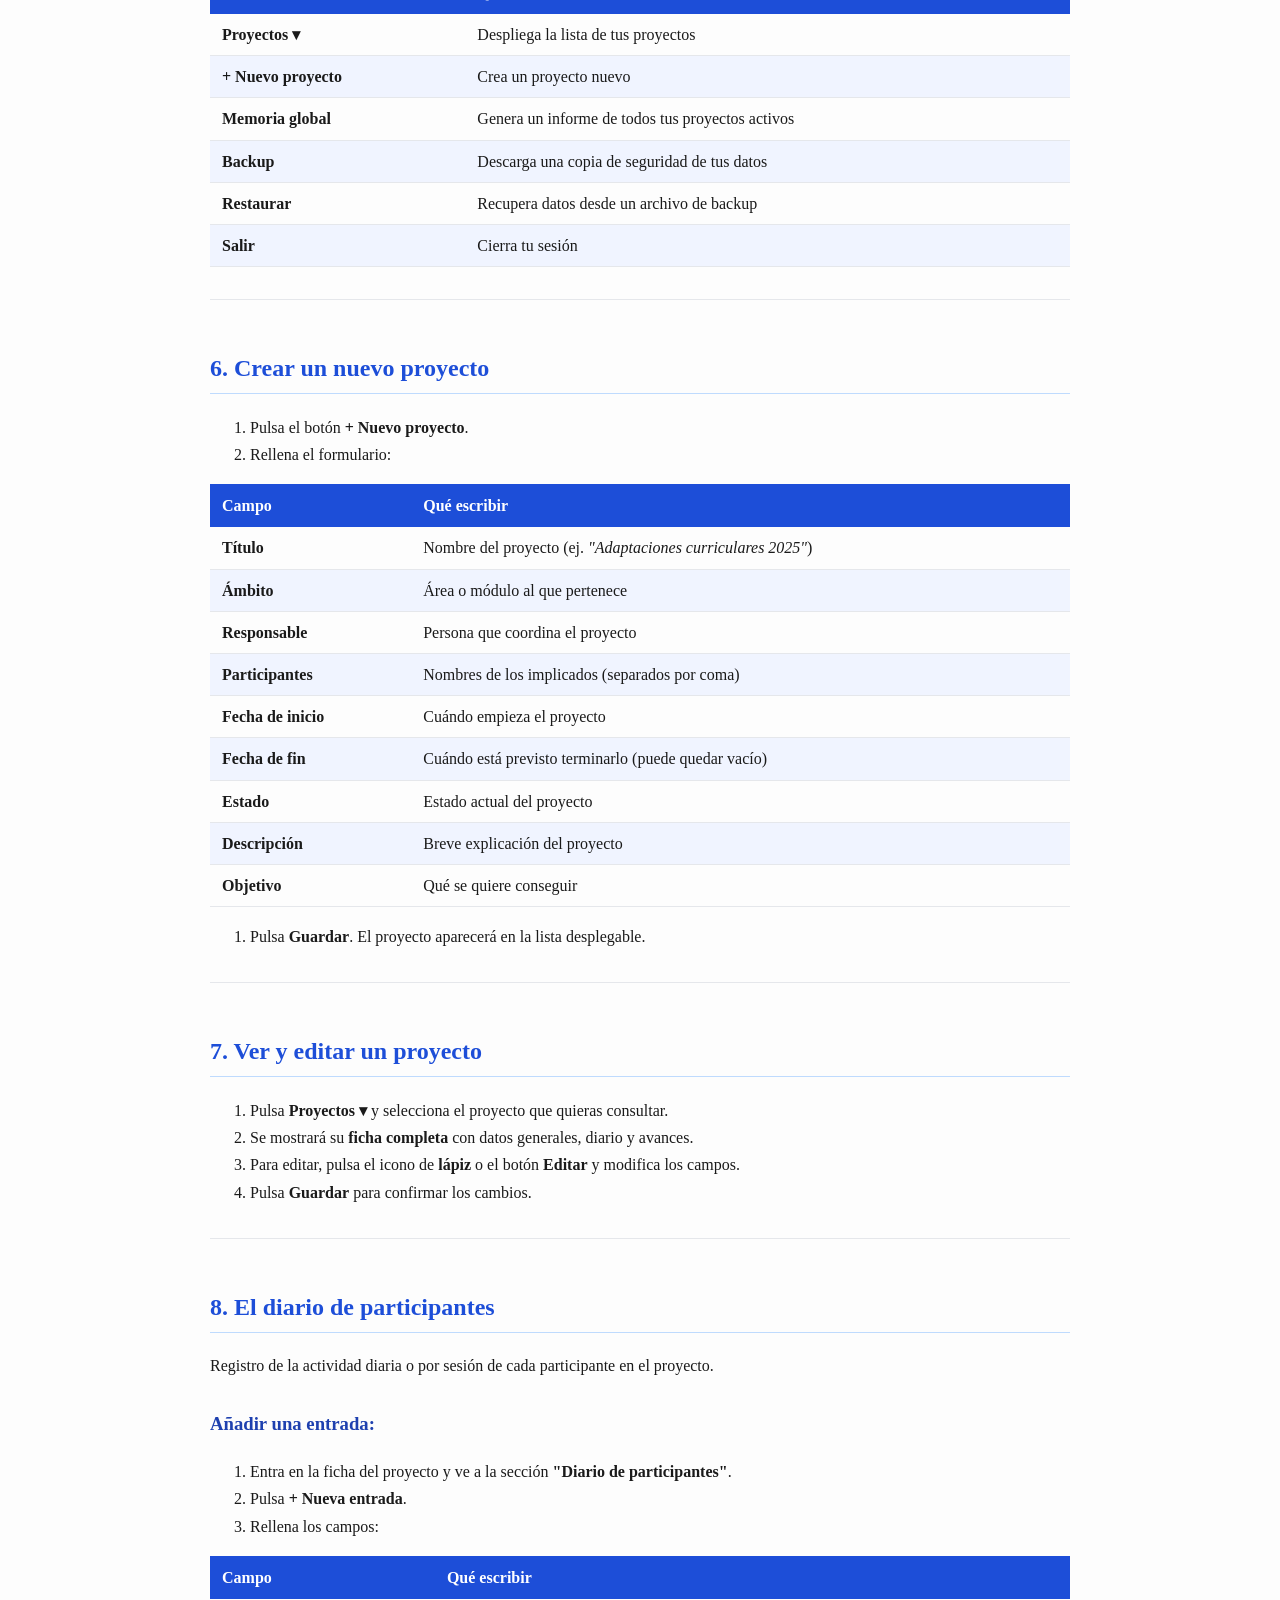
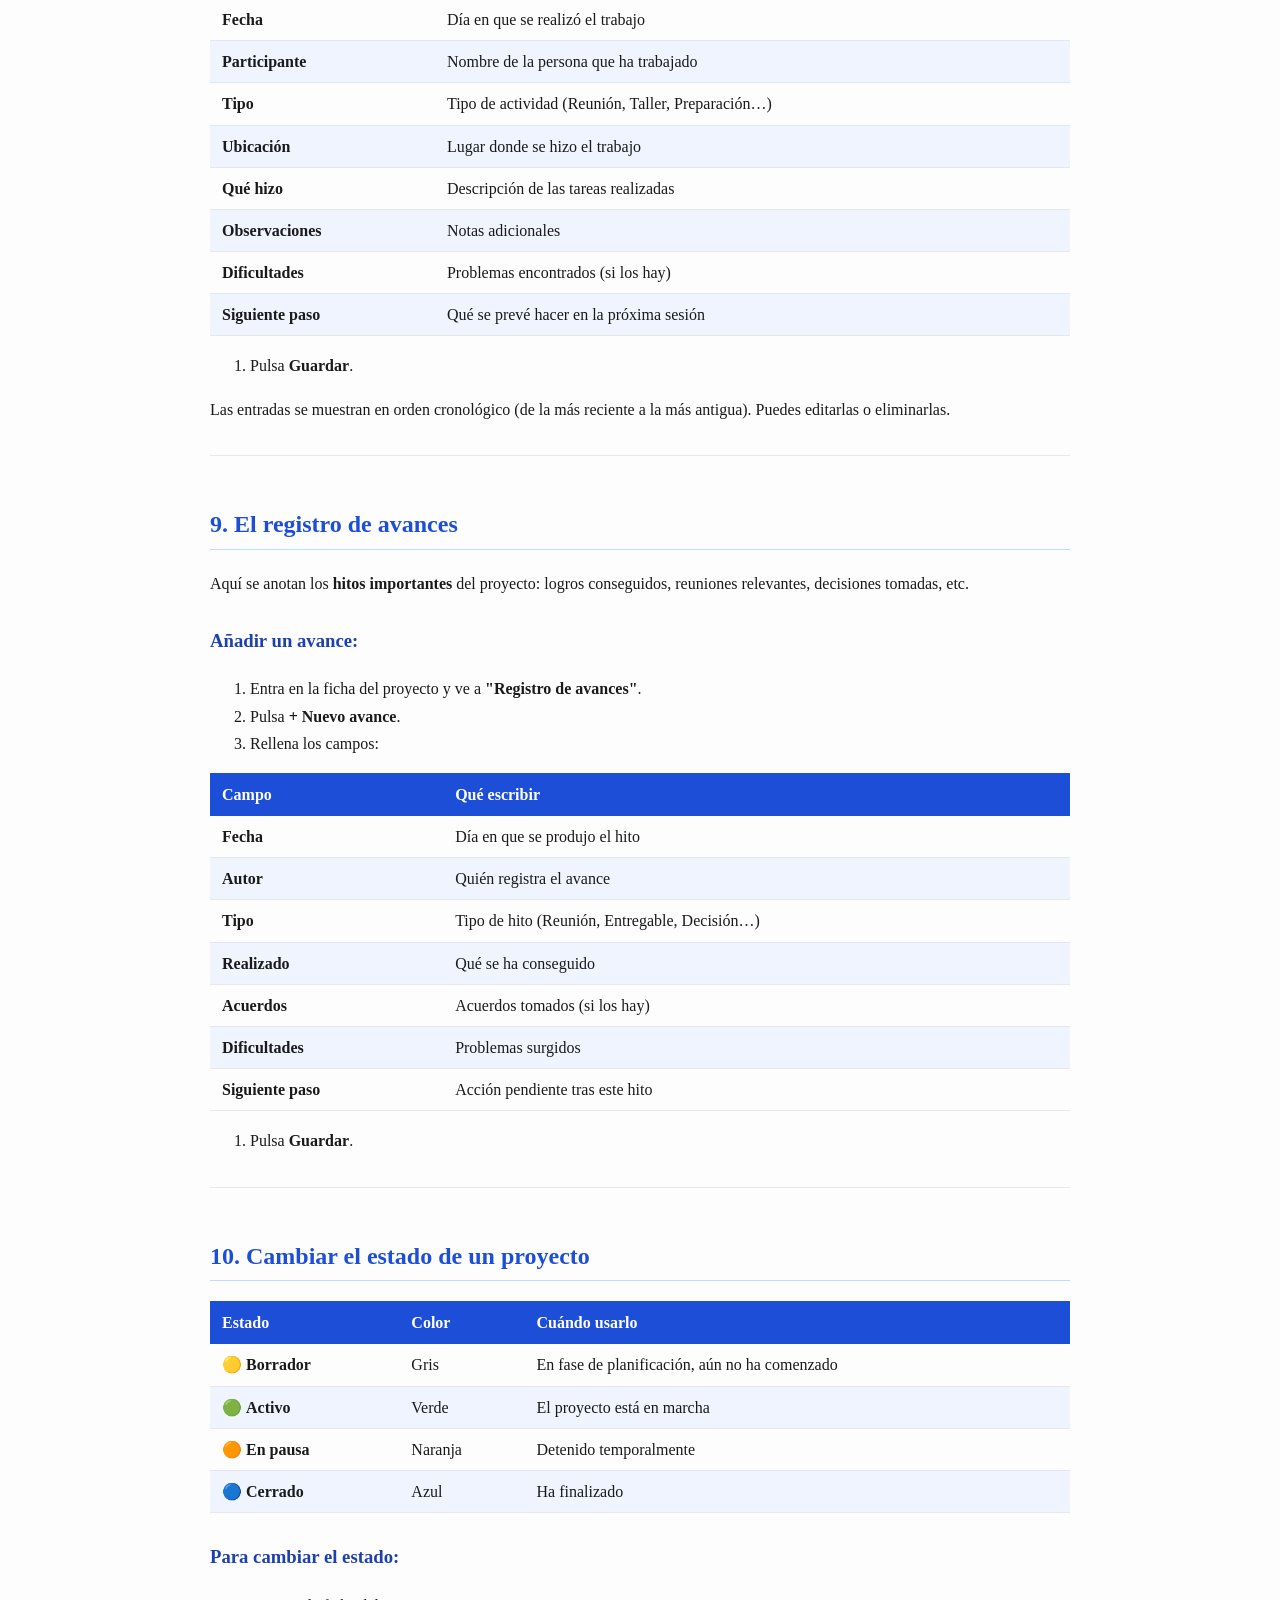
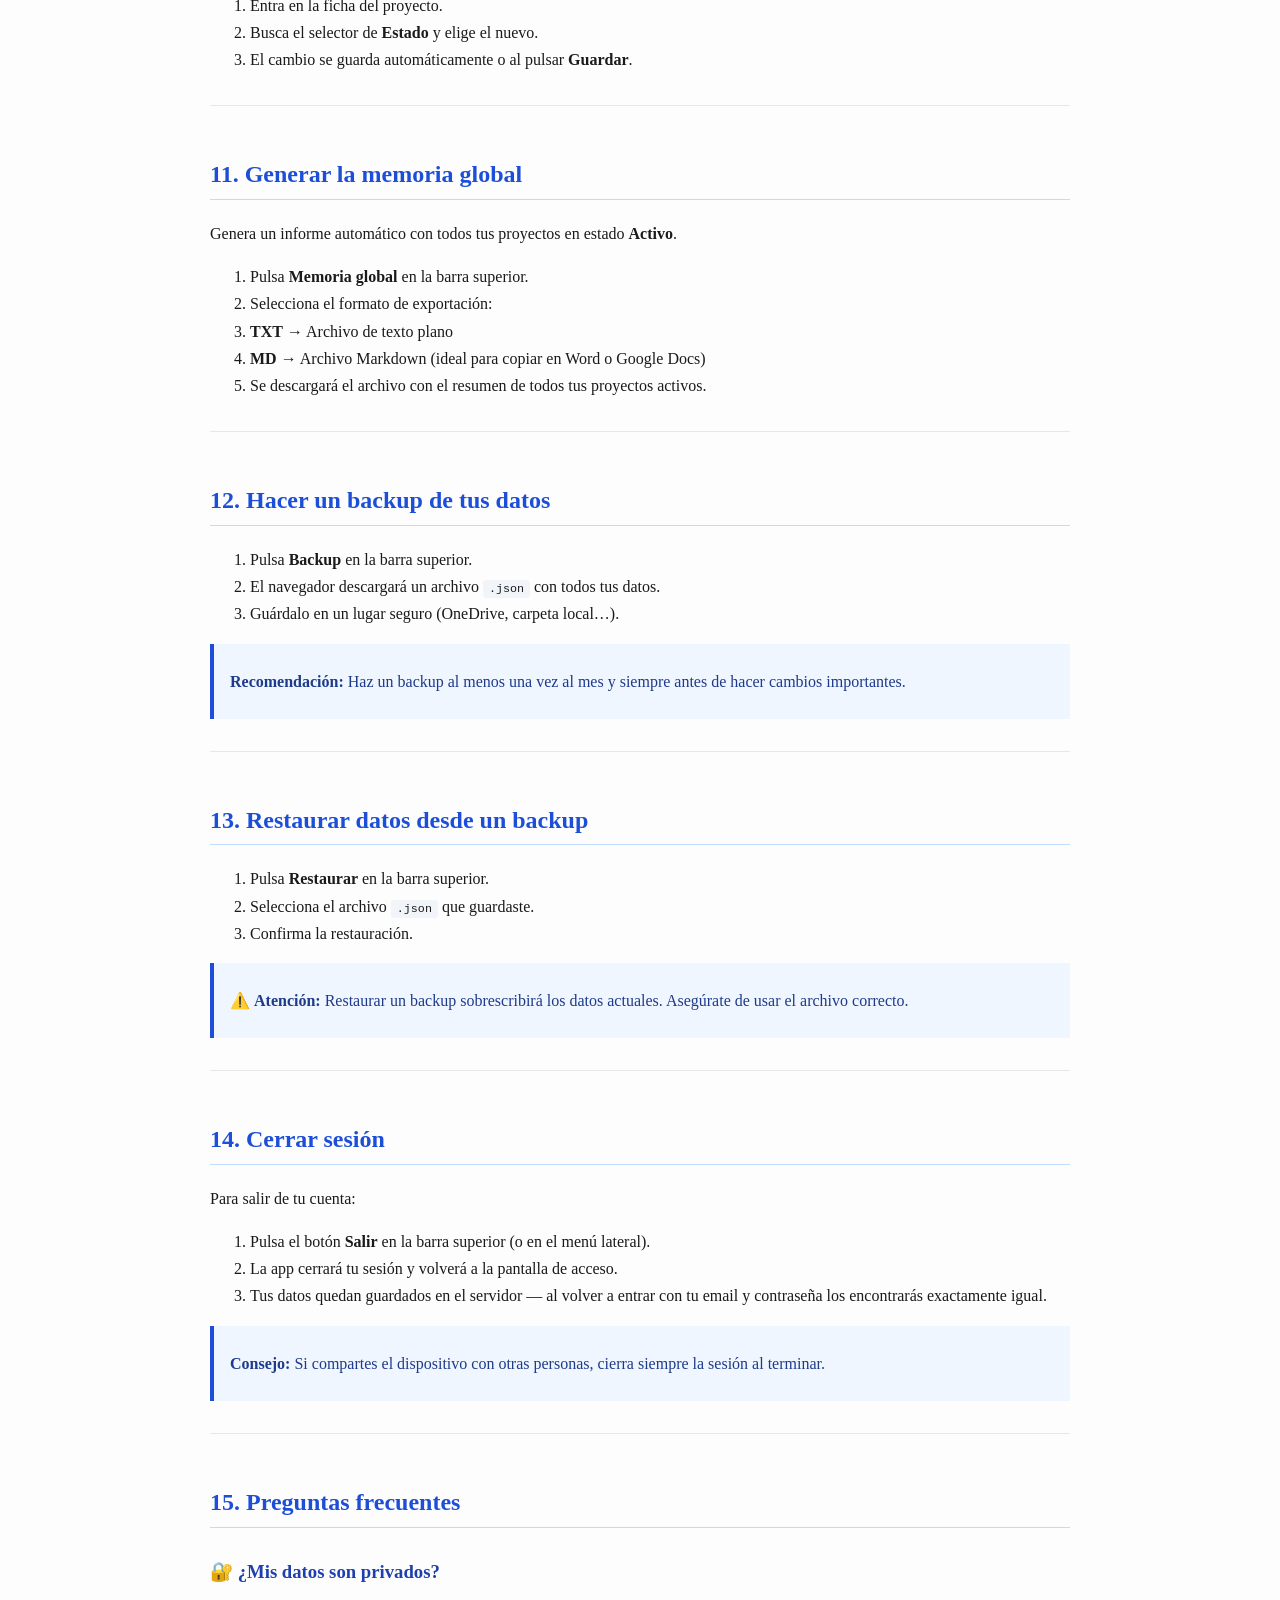
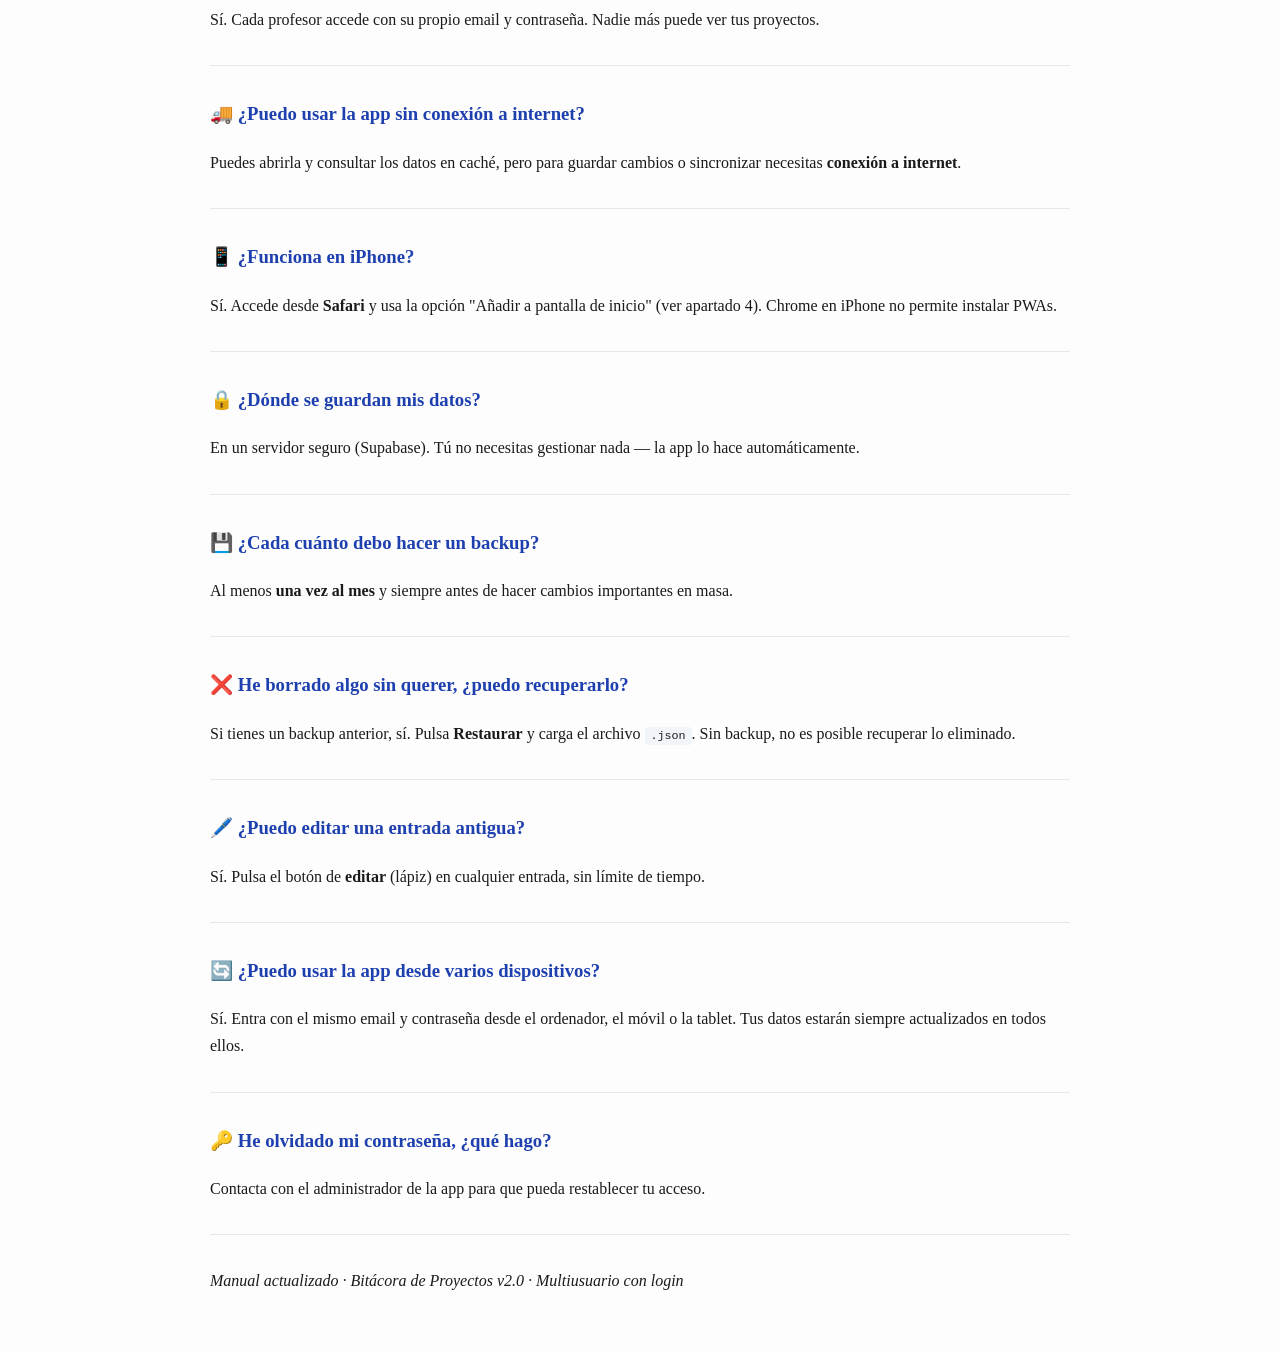
==== commit 384275b7: "feat: login multiusuario Supabase Auth + PWA iOS/Android + manual actualizado" ====
--- a/MANUAL.html
+++ b/MANUAL.html
@@ -1,282 +1,122 @@
 <!DOCTYPE html>
-<html xmlns="http://www.w3.org/1999/xhtml">
+<html lang="es">
 <head>
-  <meta charset="utf-8" />
-  <meta name="generator" content="pandoc" />
-  <meta name="viewport" content="width=device-width, initial-scale=1.0, user-scalable=yes" />
-  <title>Manual Bitacora de Proyectos</title>
+  <meta charset="UTF-8" />
+  <meta name="viewport" content="width=device-width, initial-scale=1.0" />
+  <title>Manual Bitácora de Proyectos</title>
   <style>
-    /* Default styles provided by pandoc.
-    ** See https://pandoc.org/MANUAL.html#variables-for-html for config info.
-    */
-    html {
-      color: #1a1a1a;
-      background-color: #fdfdfd;
-    }
-    body {
-      margin: 0 auto;
-      max-width: 36em;
-      padding-left: 50px;
-      padding-right: 50px;
-      padding-top: 50px;
-      padding-bottom: 50px;
-      hyphens: auto;
-      overflow-wrap: break-word;
-      text-rendering: optimizeLegibility;
-      font-kerning: normal;
-    }
-    @media (max-width: 600px) {
-      body {
-        font-size: 0.9em;
-        padding: 12px;
-      }
-      h1 {
-        font-size: 1.8em;
-      }
-    }
-    @media print {
-      html {
-        background-color: white;
-      }
-      body {
-        background-color: transparent;
-        color: black;
-        font-size: 12pt;
-      }
-      p, h2, h3 {
-        orphans: 3;
-        widows: 3;
-      }
-      h2, h3, h4 {
-        page-break-after: avoid;
-      }
-    }
-    p {
-      margin: 1em 0;
-    }
-    a {
-      color: #1a1a1a;
-    }
-    a:visited {
-      color: #1a1a1a;
-    }
-    img {
-      max-width: 100%;
-    }
-    svg {
-      height: auto;
-      max-width: 100%;
-    }
-    h1, h2, h3, h4, h5, h6 {
-      margin-top: 1.4em;
-    }
-    h5, h6 {
-      font-size: 1em;
-      font-style: italic;
-    }
-    h6 {
-      font-weight: normal;
-    }
-    ol, ul {
-      padding-left: 1.7em;
-      margin-top: 1em;
-    }
-    li > ol, li > ul {
-      margin-top: 0;
-    }
-    blockquote {
-      margin: 1em 0 1em 1.7em;
-      padding-left: 1em;
-      border-left: 2px solid #e6e6e6;
-      color: #606060;
-    }
-    code {
-      white-space: pre-wrap;
-      font-family: Menlo, Monaco, Consolas, 'Lucida Console', monospace;
-      font-size: 85%;
-      margin: 0;
-      hyphens: manual;
-    }
-    pre {
-      margin: 1em 0;
-      overflow: auto;
-    }
-    pre code {
-      padding: 0;
-      overflow: visible;
-      overflow-wrap: normal;
-    }
-    .sourceCode {
-     background-color: transparent;
-     overflow: visible;
-    }
-    hr {
-      border: none;
-      border-top: 1px solid #1a1a1a;
-      height: 1px;
-      margin: 1em 0;
-    }
-    table {
-      margin: 1em 0;
-      border-collapse: collapse;
-      width: 100%;
-      overflow-x: auto;
-      display: block;
-      font-variant-numeric: lining-nums tabular-nums;
-    }
-    table caption {
-      margin-bottom: 0.75em;
-    }
-    tbody {
-      margin-top: 0.5em;
-      border-top: 1px solid #1a1a1a;
-      border-bottom: 1px solid #1a1a1a;
-    }
-    th {
-      border-top: 1px solid #1a1a1a;
-      padding: 0.25em 0.5em 0.25em 0.5em;
-    }
-    td {
-      padding: 0.125em 0.5em 0.25em 0.5em;
-    }
-    header {
-      margin-bottom: 4em;
-      text-align: center;
-    }
-    #TOC li {
-      list-style: none;
-    }
-    #TOC ul {
-      padding-left: 1.3em;
-    }
-    #TOC > ul {
-      padding-left: 0;
-    }
-    #TOC a:not(:hover) {
-      text-decoration: none;
-    }
-    span.smallcaps{font-variant: small-caps;}
-    div.columns{display: flex; gap: min(4vw, 1.5em);}
-    div.column{flex: auto; overflow-x: auto;}
-    div.hanging-indent{margin-left: 1.5em; text-indent: -1.5em;}
-    /* The extra [class] is a hack that increases specificity enough to
-       override a similar rule in reveal.js */
-    ul.task-list[class]{list-style: none;}
-    ul.task-list li input[type="checkbox"] {
-      font-size: inherit;
-      width: 0.8em;
-      margin: 0 0.8em 0.2em -1.6em;
-      vertical-align: middle;
-    }
-    .display.math{display: block; text-align: center; margin: 0.5rem auto;}
+    html { color: #1a1a1a; background: #fdfdfd; }
+    body { margin: 0 auto; max-width: 860px; padding: 40px 50px; font-family: Georgia, serif; line-height: 1.7; }
+    @media (max-width: 600px) { body { font-size: 0.9em; padding: 20px 16px; } }
+    h1 { color: #1d4ed8; border-bottom: 3px solid #1d4ed8; padding-bottom: 8px; }
+    h2 { color: #1d4ed8; border-bottom: 1px solid #bfdbfe; padding-bottom: 4px; margin-top: 2em; }
+    h3 { color: #1e40af; margin-top: 1.5em; }
+    a { color: #1d4ed8; }
+    table { border-collapse: collapse; width: 100%; margin: 1em 0; }
+    th { background: #1d4ed8; color: white; padding: 8px 12px; text-align: left; }
+    td { padding: 7px 12px; border-bottom: 1px solid #e5e7eb; }
+    tr:nth-child(even) td { background: #f0f4ff; }
+    blockquote { border-left: 4px solid #1d4ed8; margin: 1em 0; padding: 0.5em 1em; background: #eff6ff; color: #1e3a8a; }
+    code { background: #f1f5f9; padding: 2px 6px; border-radius: 4px; font-size: 0.9em; }
+    pre { background: #f1f5f9; padding: 1em; border-radius: 6px; overflow-x: auto; }
+    hr { border: none; border-top: 1px solid #e5e7eb; margin: 2em 0; }
+    footer { margin-top: 3em; font-size: 0.85em; color: #6b7280; text-align: center; }
   </style>
 </head>
 <body>
-<header id="title-block-header">
-<h1 class="title">Manual Bitacora de Proyectos</h1>
-</header>
-<h1 id="bitácora-de-proyectos-manual-de-usuario">📓 Bitácora de
-Proyectos — Manual de Usuario</h1>
-<blockquote>
-<p><strong>Dirigido a:</strong> Profesores del Departamento de Formación
-Profesional <strong>App:</strong> PWA (Aplicación Web Progresiva) ·
-Funciona también en el móvil <strong>Web:</strong> <a
-href="https://german48.github.io/bitacora-proyectos">https://german48.github.io/bitacora-proyectos</a></p>
+<h1 id="bitacora-de-proyectos-manual-de-usuario">📓 Bitácora de Proyectos — Manual de Usuario</h1>
+<blockquote>
+<p><strong>Dirigido a:</strong> Profesores del Departamento de Formación Profesional
+<strong>App:</strong> PWA (Aplicación Web Progresiva) · Funciona en ordenador, Android e iPhone
+<strong>Web:</strong> <a href="https://german48.github.io/bitacora-proyectos">https://german48.github.io/bitacora-proyectos</a></p>
 </blockquote>
 <hr />
 <h2 id="tabla-de-contenidos">Tabla de contenidos</h2>
-<ol type="1">
+<ol>
 <li><a href="#1-introducción">Introducción</a></li>
-<li><a href="#2-cómo-acceder-a-la-app">Cómo acceder a la app</a></li>
-<li><a href="#3-instalar-la-app-en-tu-móvil-android">Instalar la app en
-tu móvil (Android)</a></li>
-<li><a href="#4-la-pantalla-principal">La pantalla principal</a></li>
-<li><a href="#5-crear-un-nuevo-proyecto">Crear un nuevo
-proyecto</a></li>
-<li><a href="#6-ver-y-editar-un-proyecto">Ver y editar un
-proyecto</a></li>
-<li><a href="#7-el-diario-de-participantes">El diario de
-participantes</a></li>
-<li><a href="#8-el-registro-de-avances">El registro de avances</a></li>
-<li><a href="#9-cambiar-el-estado-de-un-proyecto">Cambiar el estado de
-un proyecto</a></li>
-<li><a href="#10-generar-la-memoria-global">Generar la memoria
-global</a></li>
-<li><a href="#11-hacer-un-backup-de-tus-datos">Hacer un backup de tus
-datos</a></li>
-<li><a href="#12-restaurar-datos-desde-un-backup">Restaurar datos desde
-un backup</a></li>
-<li><a href="#13-datos-compartidos-entre-compañeros">Datos compartidos
-entre compañeros</a></li>
-<li><a href="#14-preguntas-frecuentes">Preguntas frecuentes</a></li>
-</ol>
-<hr />
-<h2 id="introducción">1. Introducción</h2>
+<li><a href="#2-crear-tu-cuenta-e-iniciar-sesión">Crear tu cuenta e iniciar sesión</a></li>
+<li><a href="#3-instalar-la-app-en-tu-móvil-android">Instalar la app en tu móvil Android</a></li>
+<li><a href="#4-instalar-la-app-en-iphone-o-ipad">Instalar la app en iPhone o iPad</a></li>
+<li><a href="#5-la-pantalla-principal">La pantalla principal</a></li>
+<li><a href="#6-crear-un-nuevo-proyecto">Crear un nuevo proyecto</a></li>
+<li><a href="#7-ver-y-editar-un-proyecto">Ver y editar un proyecto</a></li>
+<li><a href="#8-el-diario-de-participantes">El diario de participantes</a></li>
+<li><a href="#9-el-registro-de-avances">El registro de avances</a></li>
+<li><a href="#10-cambiar-el-estado-de-un-proyecto">Cambiar el estado de un proyecto</a></li>
+<li><a href="#11-generar-la-memoria-global">Generar la memoria global</a></li>
+<li><a href="#12-hacer-un-backup-de-tus-datos">Hacer un backup de tus datos</a></li>
+<li><a href="#13-restaurar-datos-desde-un-backup">Restaurar datos desde un backup</a></li>
+<li><a href="#14-cerrar-sesión">Cerrar sesión</a></li>
+<li><a href="#15-preguntas-frecuentes">Preguntas frecuentes</a></li>
+</ol>
+<hr />
+<h2 id="1-introduccion">1. Introducción</h2>
 <p><strong>¿Qué es la Bitácora de Proyectos?</strong></p>
-<p>Es una herramienta online donde todo el departamento de Formación
-Profesional puede registrar y consultar los proyectos que se están
-llevando a cabo. Cada proyecto tiene su propia ficha donde se anota qué
-se ha hecho, qué dificultades hubo y cuáles son los próximos pasos.</p>
+<p>Es una herramienta online donde cada profesor del departamento puede registrar y gestionar sus proyectos de forma personal y privada. Cada usuario tiene su propio espacio: nadie más ve tus proyectos salvo tú.</p>
 <p><strong>¿Qué puedes hacer con ella?</strong></p>
 <ul>
-<li>✅ Crear proyectos nuevos</li>
-<li>📝 Registrar lo que hace cada participante día a día</li>
-<li>📊 Registrar hitos y avances importantes</li>
-<li>📄 Generar un informe resumen de todos los proyectos activos</li>
+<li>✅ Crear proyectos propios</li>
+<li>📝 Registrar la actividad diaria de cada participante</li>
+<li>📊 Anotar hitos y avances importantes</li>
+<li>📄 Generar un informe resumen de todos tus proyectos activos</li>
 <li>💾 Hacer copias de seguridad y restaurarlas</li>
-<li>📱 Instalarla como una app en tu móvil</li>
+<li>📱 Instalarla como app en tu móvil (Android e iPhone)</li>
 </ul>
 <blockquote>
-<p><strong>Importante:</strong> Los datos se comparten entre todos los
-compañeros del departamento. Si alguien crea o modifica un proyecto,
-todos lo ven automáticamente.</p>
-</blockquote>
-<hr />
-<h2 id="cómo-acceder-a-la-app">2. Cómo acceder a la app</h2>
-<h3 id="desde-el-ordenador">Desde el ordenador</h3>
-<ol type="1">
-<li>Abre tu navegador favorito (Chrome, Firefox, Edge…).</li>
-<li>Escribe en la barra de direcciones:
-<strong>https://german48.github.io/bitacora-proyectos</strong></li>
-<li>Pulsa <strong>Enter</strong>.</li>
-</ol>
-<h3 id="desde-el-móvil">Desde el móvil</h3>
-<p>Puedes acceder igual que desde el ordenador, abriendo el navegador y
-escribiendo la dirección. Pero la forma más cómoda es <strong>instalarla
-como app</strong> (mira el apartado siguiente).</p>
-<hr />
-<h2 id="instalar-la-app-en-tu-móvil-android">3. Instalar la app en tu
-móvil (Android)</h2>
-<p>Una vez instalada, la app aparecerá en tu pantalla de inicio como
-cualquier otra aplicación y funcionará sin necesidad de tener el
-navegador abierto.</p>
-<h3 id="pasos-para-instalarla">Pasos para instalarla:</h3>
-<ol type="1">
+<p><strong>Importante:</strong> Desde esta versión, cada profesor tiene su propio acceso con email y contraseña. Tus datos son tuyos y nadie más puede verlos.</p>
+</blockquote>
+<hr />
+<h2 id="2-crear-tu-cuenta-e-iniciar-sesion">2. Crear tu cuenta e iniciar sesión</h2>
+<p>Al abrir la app por primera vez verás la <strong>pantalla de acceso</strong> antes de entrar.</p>
+<h3 id="iniciar-sesion-si-ya-tienes-cuenta">Iniciar sesión (si ya tienes cuenta)</h3>
+<ol>
+<li>Escribe tu <strong>email</strong> y tu <strong>contraseña</strong>.</li>
+<li>Pulsa <strong>Entrar</strong>.</li>
+<li>Si los datos son correctos, accederás directamente a tu espacio de proyectos.</li>
+</ol>
+<h3 id="crear-una-cuenta-nueva">Crear una cuenta nueva</h3>
+<ol>
+<li>Escribe el <strong>email</strong> que quieras usar y una <strong>contraseña</strong> (mínimo 6 caracteres).</li>
+<li>Pulsa <strong>Registrarse</strong>.</li>
+<li>El acceso es inmediato — no necesitas confirmar el email.</li>
+<li>Ya puedes empezar a usar la app.</li>
+</ol>
+<blockquote>
+<p><strong>Consejo:</strong> Usa tu email del trabajo para que sea fácil de recordar.</p>
+</blockquote>
+<h3 id="si-olvidas-la-contrasena">Si olvidas la contraseña</h3>
+<p>Contacta con el administrador de la app para que pueda restablecerla desde el panel de gestión.</p>
+<hr />
+<h2 id="3-instalar-la-app-en-tu-movil-android">3. Instalar la app en tu móvil Android</h2>
+<p>Una vez instalada, la app aparecerá en tu pantalla de inicio como cualquier otra aplicación.</p>
+<ol>
 <li>Abre <strong>Chrome</strong> en tu móvil Android.</li>
-<li>Ve a la dirección:
-<strong>https://german48.github.io/bitacora-proyectos</strong></li>
-<li>Pulsa en el botón de <strong>menú</strong> (los tres puntitos
-<code>⋮</code>) que aparece arriba a la derecha.</li>
-<li>Selecciona la opción <strong>“Añadir a pantalla de inicio”</strong>
-(o <em>“Instalar app”</em> en algunos móviles).</li>
-<li>Opcionalmente puedes cambiar el nombre y luego pulsa
-<strong>Añadir</strong>.</li>
-<li>¡Listo! Ya tienes la app en tu pantalla de inicio. Puedes abrirla
-tocando su icono.</li>
-</ol>
-<blockquote>
-<p><strong>Nota:</strong> Necesitas tener Chrome como navegador. En
-otros navegadores (como Samsung Internet) la opción puede estar en un
-lugar ligeramente distinto, pero el proceso es muy similar.</p>
-</blockquote>
-<hr />
-<h2 id="la-pantalla-principal">4. La pantalla principal</h2>
-<p>Al abrir la app verás una barra superior con:</p>
+<li>Ve a la dirección: <strong>https://german48.github.io/bitacora-proyectos</strong></li>
+<li>Pulsa el menú <strong>⋮</strong> (tres puntitos, arriba a la derecha).</li>
+<li>Selecciona <strong>"Añadir a pantalla de inicio"</strong> o <strong>"Instalar app"</strong>.</li>
+<li>Confirma el nombre y pulsa <strong>Añadir</strong>.</li>
+<li>¡Listo! Toca el icono para abrir la app directamente.</li>
+</ol>
+<blockquote>
+<p><strong>Nota:</strong> Si usas Samsung Internet u otro navegador, la opción puede llamarse de forma distinta pero el proceso es el mismo.</p>
+</blockquote>
+<hr />
+<h2 id="4-instalar-la-app-en-iphone-o-ipad">4. Instalar la app en iPhone o iPad</h2>
+<ol>
+<li>Abre <strong>Safari</strong> en tu iPhone o iPad.</li>
+<li>Ve a la dirección: <strong>https://german48.github.io/bitacora-proyectos</strong></li>
+<li>Pulsa el botón de <strong>Compartir</strong> (el cuadrado con flecha hacia arriba ↑) en la barra inferior.</li>
+<li>Desplázate hacia abajo en el menú y selecciona <strong>"Añadir a pantalla de inicio"</strong>.</li>
+<li>Cambia el nombre si quieres y pulsa <strong>Añadir</strong> (arriba a la derecha).</li>
+<li>El icono de la app aparecerá en tu pantalla de inicio.</li>
+</ol>
+<blockquote>
+<p><strong>Importante:</strong> En iPhone solo funciona correctamente desde <strong>Safari</strong>. Chrome y otros navegadores en iOS no permiten instalar PWAs.</p>
+</blockquote>
+<hr />
+<h2 id="5-la-pantalla-principal">5. La pantalla principal</h2>
+<p>Al entrar verás la interfaz principal con:</p>
 <table>
-<colgroup>
-<col style="width: 50%" />
-<col style="width: 50%" />
-</colgroup>
 <thead>
 <tr>
 <th>Elemento</th>
@@ -286,41 +126,37 @@
 <tbody>
 <tr>
 <td><strong>Proyectos ▾</strong></td>
-<td>Despliega la lista de todos los proyectos del departamento</td>
+<td>Despliega la lista de tus proyectos</td>
 </tr>
 <tr>
 <td><strong>+ Nuevo proyecto</strong></td>
-<td>Botón para crear un proyecto nuevo</td>
+<td>Crea un proyecto nuevo</td>
 </tr>
 <tr>
 <td><strong>Memoria global</strong></td>
-<td>Genera un informe de todos los proyectos activos</td>
+<td>Genera un informe de todos tus proyectos activos</td>
 </tr>
 <tr>
 <td><strong>Backup</strong></td>
-<td>Descarga una copia de seguridad de todos los datos</td>
+<td>Descarga una copia de seguridad de tus datos</td>
 </tr>
 <tr>
 <td><strong>Restaurar</strong></td>
 <td>Recupera datos desde un archivo de backup</td>
 </tr>
+<tr>
+<td><strong>Salir</strong></td>
+<td>Cierra tu sesión</td>
+</tr>
 </tbody>
 </table>
-<p>Debajo de la barra encontrarás la <strong>ficha del proyecto
-seleccionado</strong> (al principio aparece vacía o se muestra un
-proyecto predeterminado).</p>
-<hr />
-<h2 id="crear-un-nuevo-proyecto">5. Crear un nuevo proyecto</h2>
-<ol type="1">
-<li>Pulsa el botón <strong>+ Nuevo proyecto</strong> en la barra
-superior.</li>
-<li>Se abrirá un formulario con los siguientes campos:</li>
+<hr />
+<h2 id="6-crear-un-nuevo-proyecto">6. Crear un nuevo proyecto</h2>
+<ol>
+<li>Pulsa el botón <strong>+ Nuevo proyecto</strong>.</li>
+<li>Rellena el formulario:</li>
 </ol>
 <table>
-<colgroup>
-<col style="width: 50%" />
-<col style="width: 50%" />
-</colgroup>
 <thead>
 <tr>
 <th>Campo</th>
@@ -330,13 +166,11 @@
 <tbody>
 <tr>
 <td><strong>Título</strong></td>
-<td>Nombre del proyecto (ej. <em>“Adaptaciones curriculares
-2025”</em>)</td>
+<td>Nombre del proyecto (ej. <em>"Adaptaciones curriculares 2025"</em>)</td>
 </tr>
 <tr>
 <td><strong>Ámbito</strong></td>
-<td>Área o módulo al que pertenece (ej. <em>“Informática”</em>,
-<em>“Electricidad”</em>)</td>
+<td>Área o módulo al que pertenece</td>
 </tr>
 <tr>
 <td><strong>Responsable</strong></td>
@@ -344,8 +178,7 @@
 </tr>
 <tr>
 <td><strong>Participantes</strong></td>
-<td>Nombres de los profesores/alumnos implicados (separados por
-coma)</td>
+<td>Nombres de los implicados (separados por coma)</td>
 </tr>
 <tr>
 <td><strong>Fecha de inicio</strong></td>
@@ -357,62 +190,39 @@
 </tr>
 <tr>
 <td><strong>Estado</strong></td>
-<td>Estado actual del proyecto (ver apartado 9)</td>
+<td>Estado actual del proyecto</td>
 </tr>
 <tr>
 <td><strong>Descripción</strong></td>
-<td>Explicación breve de en qué consiste el proyecto</td>
+<td>Breve explicación del proyecto</td>
 </tr>
 <tr>
 <td><strong>Objetivo</strong></td>
-<td>Qué se quiere conseguir con este proyecto</td>
+<td>Qué se quiere conseguir</td>
 </tr>
 </tbody>
 </table>
-<ol start="3" type="1">
-<li>Rellena los campos que necesites.</li>
-<li>Pulsa <strong>Guardar</strong> (o el botón equivalente de tu
-interfaz).</li>
-<li>El proyecto aparecerá en la lista desplegable bajo <strong>Proyectos
-▾</strong>.</li>
-</ol>
-<hr />
-<h2 id="ver-y-editar-un-proyecto">6. Ver y editar un proyecto</h2>
-<ol type="1">
-<li>Pulsa el botón <strong>Proyectos ▾</strong> en la barra
-superior.</li>
-<li>Selecciona el proyecto que quieras consultar.</li>
-<li>Se mostrará su <strong>ficha completa</strong> con:
-<ul>
-<li><strong>Datos generales</strong> (título, ámbito, responsable,
-fechas, estado…)</li>
-<li><strong>Diario de participantes</strong> (registro de actividad
-diaria)</li>
-<li><strong>Registro de avances</strong> (hitos y logros del
-proyecto)</li>
-</ul></li>
-<li>Para editar cualquier dato, busca el icono de <strong>lápiz</strong>
-o botón <strong>Editar</strong> dentro de la ficha y modifica los campos
-que necesites.</li>
-<li>Pulsa <strong>Guardar</strong> para guardar los cambios.</li>
-</ol>
-<hr />
-<h2 id="el-diario-de-participantes">7. El diario de participantes</h2>
-<p>Es el registro de la actividad diaria o por sesión de cada
-participante en el proyecto.</p>
-<h3 id="añadir-una-entrada">Añadir una entrada:</h3>
-<ol type="1">
-<li>Entra en la ficha del proyecto.</li>
-<li>Ve a la pestaña o sección <strong>“Diario de
-participantes”</strong>.</li>
-<li>Pulsa el botón <strong>+ Nueva entrada</strong> (o similar).</li>
+<ol>
+<li>Pulsa <strong>Guardar</strong>. El proyecto aparecerá en la lista desplegable.</li>
+</ol>
+<hr />
+<h2 id="7-ver-y-editar-un-proyecto">7. Ver y editar un proyecto</h2>
+<ol>
+<li>Pulsa <strong>Proyectos ▾</strong> y selecciona el proyecto que quieras consultar.</li>
+<li>Se mostrará su <strong>ficha completa</strong> con datos generales, diario y avances.</li>
+<li>Para editar, pulsa el icono de <strong>lápiz</strong> o el botón <strong>Editar</strong> y modifica los campos.</li>
+<li>Pulsa <strong>Guardar</strong> para confirmar los cambios.</li>
+</ol>
+<hr />
+<h2 id="8-el-diario-de-participantes">8. El diario de participantes</h2>
+<p>Registro de la actividad diaria o por sesión de cada participante en el proyecto.</p>
+<h3 id="anadir-una-entrada">Añadir una entrada:</h3>
+<ol>
+<li>Entra en la ficha del proyecto y ve a la sección <strong>"Diario de participantes"</strong>.</li>
+<li>Pulsa <strong>+ Nueva entrada</strong>.</li>
 <li>Rellena los campos:</li>
 </ol>
 <table>
-<colgroup>
-<col style="width: 50%" />
-<col style="width: 50%" />
-</colgroup>
 <thead>
 <tr>
 <th>Campo</th>
@@ -422,8 +232,7 @@
 <tbody>
 <tr>
 <td><strong>Fecha</strong></td>
-<td>Día en que se realizó el trabajo (se suele poner
-automáticamente)</td>
+<td>Día en que se realizó el trabajo</td>
 </tr>
 <tr>
 <td><strong>Participante</strong></td>
@@ -431,54 +240,44 @@
 </tr>
 <tr>
 <td><strong>Tipo</strong></td>
-<td>Tipo de actividad (ej. <em>Reunión</em>, <em>Trabajo en aula</em>,
-<em>Preparación…</em>)</td>
+<td>Tipo de actividad (Reunión, Taller, Preparación…)</td>
 </tr>
 <tr>
 <td><strong>Ubicación</strong></td>
-<td>Lugar donde se ha hecho el trabajo (ej. <em>Aulario B</em>,
-<em>Taller 3</em>)</td>
+<td>Lugar donde se hizo el trabajo</td>
 </tr>
 <tr>
 <td><strong>Qué hizo</strong></td>
-<td>Descripción de las tareas realizadas ese día</td>
+<td>Descripción de las tareas realizadas</td>
 </tr>
 <tr>
 <td><strong>Observaciones</strong></td>
-<td>Notas adicionales que quieras recordar</td>
+<td>Notas adicionales</td>
 </tr>
 <tr>
 <td><strong>Dificultades</strong></td>
-<td>Problemas encontrados (si no hubo, se puede dejar vacío)</td>
+<td>Problemas encontrados (si los hay)</td>
 </tr>
 <tr>
 <td><strong>Siguiente paso</strong></td>
-<td>Qué se tiene previsto hacer en la próxima sesión</td>
+<td>Qué se prevé hacer en la próxima sesión</td>
 </tr>
 </tbody>
 </table>
-<ol start="5" type="1">
+<ol>
 <li>Pulsa <strong>Guardar</strong>.</li>
 </ol>
-<p>Las entradas se muestran en orden cronológico (de la más reciente a
-la más antigua). Puedes editarlas o eliminarlas si te equivocas.</p>
-<hr />
-<h2 id="el-registro-de-avances">8. El registro de avances</h2>
-<p>Aquí se apuntan los <strong>hitos importantes</strong> del proyecto:
-logros conseguidos, reuniones relevantes, decisiones tomadas, etc.</p>
-<h3 id="añadir-un-avance">Añadir un avance:</h3>
-<ol type="1">
-<li>Entra en la ficha del proyecto.</li>
-<li>Ve a la pestaña o sección <strong>“Registro de
-avances”</strong>.</li>
-<li>Pulsa el botón <strong>+ Nuevo avance</strong> (o similar).</li>
+<p>Las entradas se muestran en orden cronológico (de la más reciente a la más antigua). Puedes editarlas o eliminarlas.</p>
+<hr />
+<h2 id="9-el-registro-de-avances">9. El registro de avances</h2>
+<p>Aquí se anotan los <strong>hitos importantes</strong> del proyecto: logros conseguidos, reuniones relevantes, decisiones tomadas, etc.</p>
+<h3 id="anadir-un-avance">Añadir un avance:</h3>
+<ol>
+<li>Entra en la ficha del proyecto y ve a <strong>"Registro de avances"</strong>.</li>
+<li>Pulsa <strong>+ Nuevo avance</strong>.</li>
 <li>Rellena los campos:</li>
 </ol>
 <table>
-<colgroup>
-<col style="width: 50%" />
-<col style="width: 50%" />
-</colgroup>
 <thead>
 <tr>
 <th>Campo</th>
@@ -496,12 +295,11 @@
 </tr>
 <tr>
 <td><strong>Tipo</strong></td>
-<td>Tipo de hito (ej. <em>Reunión</em>, <em>Entregable</em>,
-<em>Decisión</em>, <em>Evaluación…</em>)</td>
+<td>Tipo de hito (Reunión, Entregable, Decisión…)</td>
 </tr>
 <tr>
 <td><strong>Realizado</strong></td>
-<td>Qué se ha conseguido en este hito</td>
+<td>Qué se ha conseguido</td>
 </tr>
 <tr>
 <td><strong>Acuerdos</strong></td>
@@ -513,24 +311,16 @@
 </tr>
 <tr>
 <td><strong>Siguiente paso</strong></td>
-<td>Acción que queda pendiente tras este hito</td>
+<td>Acción pendiente tras este hito</td>
 </tr>
 </tbody>
 </table>
-<ol start="5" type="1">
+<ol>
 <li>Pulsa <strong>Guardar</strong>.</li>
 </ol>
 <hr />
-<h2 id="cambiar-el-estado-de-un-proyecto">9. Cambiar el estado de un
-proyecto</h2>
-<p>Cada proyecto tiene un <strong>estado</strong> que se muestra con un
-color para identificarlo fácilmente:</p>
+<h2 id="10-cambiar-el-estado-de-un-proyecto">10. Cambiar el estado de un proyecto</h2>
 <table>
-<colgroup>
-<col style="width: 33%" />
-<col style="width: 33%" />
-<col style="width: 33%" />
-</colgroup>
 <thead>
 <tr>
 <th>Estado</th>
@@ -542,7 +332,7 @@
 <tr>
 <td>🟡 <strong>Borrador</strong></td>
 <td>Gris</td>
-<td>El proyecto está en fase de planificación, aún no ha comenzado</td>
+<td>En fase de planificación, aún no ha comenzado</td>
 </tr>
 <tr>
 <td>🟢 <strong>Activo</strong></td>
@@ -552,157 +342,91 @@
 <tr>
 <td>🟠 <strong>En pausa</strong></td>
 <td>Naranja</td>
-<td>El proyecto se ha detenido temporalmente</td>
+<td>Detenido temporalmente</td>
 </tr>
 <tr>
 <td>🔵 <strong>Cerrado</strong></td>
 <td>Azul</td>
-<td>El proyecto ha finalizado</td>
+<td>Ha finalizado</td>
 </tr>
 </tbody>
 </table>
 <h3 id="para-cambiar-el-estado">Para cambiar el estado:</h3>
-<ol type="1">
+<ol>
 <li>Entra en la ficha del proyecto.</li>
-<li>Busca el selector o desplegable de <strong>Estado</strong>.</li>
-<li>Selecciona el nuevo estado.</li>
-<li>El cambio se guarda automáticamente o al pulsar
-<strong>Guardar</strong>.</li>
-</ol>
-<hr />
-<h2 id="generar-la-memoria-global">10. Generar la memoria global</h2>
-<p>La <strong>memoria global</strong> es un informe automático que
-recopila todos los proyectos que están en estado
-<strong>Activo</strong>. Es útil para presentar un resumen al equipo
-directivo o al departamento.</p>
-<ol type="1">
-<li>Pulsa el botón <strong>Memoria global</strong> en la barra
-superior.</li>
-<li>Selecciona el formato de exportación:
-<ul>
-<li><strong>TXT</strong> → Archivo de texto plano
-(<code>.txt</code>)</li>
-<li><strong>MD</strong> → Archivo Markdown (<code>.md</code>), ideal
-para copiar y pegar en documentos Word o Google Docs</li>
-</ul></li>
-<li>Se descargará un archivo con toda la información de los proyectos
-activos.</li>
-<li>Puedes abrirlo con cualquier editor de texto o procesador de
-documentos.</li>
-</ol>
-<hr />
-<h2 id="hacer-un-backup-de-tus-datos">11. Hacer un backup de tus
-datos</h2>
-<p>El <strong>backup</strong> es una copia de seguridad de todos los
-proyectos y registros. Si algo sale mal, podrás recuperar todos los
-datos.</p>
-<ol type="1">
-<li>Pulsa el botón <strong>Backup</strong> en la barra superior.</li>
-<li>El navegador te ofrecerá <strong>descargar un archivo</strong>
-(extensión <code>.json</code>).</li>
-<li>Elige dónde guardarlo (móvil, carpeta de Drive, etc.).</li>
-<li><strong>Recomendación:</strong> Guarda este archivo en un lugar
-seguro y haz un backup de vez en cuando, especialmente antes de hacer
-cambios importantes.</li>
-</ol>
-<hr />
-<h2 id="restaurar-datos-desde-un-backup">12. Restaurar datos desde un
-backup</h2>
-<p>Si necesitas recuperar los datos (por ejemplo, si se han borrado
-accidentalmente o cambias de dispositivo):</p>
-<ol type="1">
-<li>Pulsa el botón <strong>Restaurar</strong> en la barra superior.</li>
-<li>Selecciona el archivo <code>.json</code> que guardaste
-previamente.</li>
+<li>Busca el selector de <strong>Estado</strong> y elige el nuevo.</li>
+<li>El cambio se guarda automáticamente o al pulsar <strong>Guardar</strong>.</li>
+</ol>
+<hr />
+<h2 id="11-generar-la-memoria-global">11. Generar la memoria global</h2>
+<p>Genera un informe automático con todos tus proyectos en estado <strong>Activo</strong>.</p>
+<ol>
+<li>Pulsa <strong>Memoria global</strong> en la barra superior.</li>
+<li>Selecciona el formato de exportación:</li>
+<li><strong>TXT</strong> → Archivo de texto plano</li>
+<li><strong>MD</strong> → Archivo Markdown (ideal para copiar en Word o Google Docs)</li>
+<li>Se descargará el archivo con el resumen de todos tus proyectos activos.</li>
+</ol>
+<hr />
+<h2 id="12-hacer-un-backup-de-tus-datos">12. Hacer un backup de tus datos</h2>
+<ol>
+<li>Pulsa <strong>Backup</strong> en la barra superior.</li>
+<li>El navegador descargará un archivo <code>.json</code> con todos tus datos.</li>
+<li>Guárdalo en un lugar seguro (OneDrive, carpeta local…).</li>
+</ol>
+<blockquote>
+<p><strong>Recomendación:</strong> Haz un backup al menos una vez al mes y siempre antes de hacer cambios importantes.</p>
+</blockquote>
+<hr />
+<h2 id="13-restaurar-datos-desde-un-backup">13. Restaurar datos desde un backup</h2>
+<ol>
+<li>Pulsa <strong>Restaurar</strong> en la barra superior.</li>
+<li>Selecciona el archivo <code>.json</code> que guardaste.</li>
 <li>Confirma la restauración.</li>
-<li>Los datos se cargarán y la app mostrará el estado de tu último
-backup.</li>
-</ol>
-<blockquote>
-<p>⚠️ <strong>Atención:</strong> Restaurar un backup sobrescribirá los
-datos actuales. Asegúrate de que el archivo que cargas es el que quieres
-usar.</p>
-</blockquote>
-<hr />
-<h2 id="datos-compartidos-entre-compañeros">13. Datos compartidos entre
-compañeros</h2>
-<p>Una de las grandes ventajas de esta app es que <strong>todos los
-profesores del departamento ven y trabajan sobre los mismos
-datos</strong>. No hay una copia para cada uno.</p>
-<p><strong>¿Qué significa esto en la práctica?</strong></p>
-<ul>
-<li>Si Ana crea un proyecto, Benito y Carlos lo verán
-inmediatamente.</li>
-<li>Si un compañero añade una entrada al diario, todos la ven al
-instante.</li>
-<li><strong>Solo existe una fuente de verdad</strong>, así que no hay
-conflictos de versiones.</li>
-</ul>
-<blockquote>
-<p><strong>Nota:</strong> Para que los datos se actualicen en tiempo
-real es necesario tener conexión a internet. Si trabajas sin conexión,
-los cambios se sincronizarán cuando vuelvas a conectarte.</p>
-</blockquote>
-<hr />
-<h2 id="preguntas-frecuentes">14. Preguntas frecuentes</h2>
-<h3 id="puedo-usar-la-app-sin-conexión-a-internet">🚚 ¿Puedo usar la app
-sin conexión a internet?</h3>
-<p>Puedes abrirla y consultar datos, pero para que los cambios se
-guarden y se compartan con los demás, necesitas tener <strong>conexión a
-internet</strong>.</p>
-<hr />
-<h3 id="puedo-instalarla-en-un-iphone">📱 ¿Puedo instalarla en un
-iPhone?</h3>
-<p>La app está optimizada para <strong>Chrome en Android</strong>. En
-iPhone/iPad puedes intentar acceder desde Safari y buscar la opción
-<em>“Añadir a pantalla de inicio”</em> en el menú de compartir, aunque
-la experiencia puede variar.</p>
-<hr />
-<h3 id="dónde-se-guardan-mis-datos">🔒 ¿Dónde se guardan mis datos?</h3>
-<p>Los datos se almacenan en un servidor compartido al que todos los
-compañeros del departamento acceden. <strong>Tú no necesitas gestionar
-servidores ni bases de datos</strong>; la app lo hace
-automáticamente.</p>
-<hr />
-<h3 id="cada-cuánto-debo-hacer-un-backup">💾 ¿Cada cuánto debo hacer un
-backup?</h3>
-<p>Se recomienda hacer un backup <strong>al menos una vez al
-mes</strong> y siempre antes de hacer cambios importantes (por ejemplo,
-antes de modificar muchos proyectos a la vez). El archivo
-<code>.json</code> que te descargas es tu copia de seguridad.</p>
-<hr />
-<h3 id="he-borrado-algo-sin-querer-puedo-recuperarlo">❌ He borrado algo
-sin querer, ¿puedo recuperarlo?</h3>
-<p>Si tienes un backup anterior, sí. Pulsa <strong>Restaurar</strong> y
-carga el archivo <code>.json</code> que guardaste. Si no tienes backup,
-no será posible recuperar los datos eliminados.</p>
-<hr />
-<h3 id="quién-puede-ver-mis-proyectos">👥 ¿Quién puede ver mis
-proyectos?</h3>
-<p>Tienen acceso todos los profesores del departamento de Formación
-Profesional que usen la app. <strong>No es una app pública; los datos no
-son visibles para nadie fuera del grupo.</strong></p>
-<hr />
-<h3 id="puedo-exportar-un-solo-proyecto-no-todos">📄 ¿Puedo exportar un
-solo proyecto, no todos?</h3>
-<p>Actualmente la memoria global exporta todos los proyectos activos.
-Para exportar uno solo, puedes copiar manualmente la información desde
-la ficha del proyecto o hacer un backup completo y extraer los datos del
-archivo JSON.</p>
-<hr />
-<h3 id="puedo-editar-una-entrada-antigua">🖊️ ¿Puedo editar una entrada
-antigua?</h3>
-<p>Sí. Busca la entrada en el diario o en el registro de avances, pulsa
-el botón de <strong>editar</strong> (lápiz) y modifica los campos que
-necesites. No hay límite de tiempo para editar.</p>
-<hr />
-<h3 id="qué-pasa-si-dos-personas-editan-el-mismo-proyecto-a-la-vez">🔄
-¿Qué pasa si dos personas editan el mismo proyecto a la vez?</h3>
-<p>Los cambios se sincronizan automáticamente. Si ambos guardáis, los
-últimos cambios se incorporan. En general, la app está pensada para que
-cada persona edite las entradas que ella misma ha creado.</p>
-<hr />
-<p><em>Manual creado para el Departamento de Formación Profesional ·
-Bitácora de Proyectos v1.0</em></p>
+</ol>
+<blockquote>
+<p>⚠️ <strong>Atención:</strong> Restaurar un backup sobrescribirá los datos actuales. Asegúrate de usar el archivo correcto.</p>
+</blockquote>
+<hr />
+<h2 id="14-cerrar-sesion">14. Cerrar sesión</h2>
+<p>Para salir de tu cuenta:</p>
+<ol>
+<li>Pulsa el botón <strong>Salir</strong> en la barra superior (o en el menú lateral).</li>
+<li>La app cerrará tu sesión y volverá a la pantalla de acceso.</li>
+<li>Tus datos quedan guardados en el servidor — al volver a entrar con tu email y contraseña los encontrarás exactamente igual.</li>
+</ol>
+<blockquote>
+<p><strong>Consejo:</strong> Si compartes el dispositivo con otras personas, cierra siempre la sesión al terminar.</p>
+</blockquote>
+<hr />
+<h2 id="15-preguntas-frecuentes">15. Preguntas frecuentes</h2>
+<h3 id="mis-datos-son-privados">🔐 ¿Mis datos son privados?</h3>
+<p>Sí. Cada profesor accede con su propio email y contraseña. Nadie más puede ver tus proyectos.</p>
+<hr />
+<h3 id="puedo-usar-la-app-sin-conexion-a-internet">🚚 ¿Puedo usar la app sin conexión a internet?</h3>
+<p>Puedes abrirla y consultar los datos en caché, pero para guardar cambios o sincronizar necesitas <strong>conexión a internet</strong>.</p>
+<hr />
+<h3 id="funciona-en-iphone">📱 ¿Funciona en iPhone?</h3>
+<p>Sí. Accede desde <strong>Safari</strong> y usa la opción "Añadir a pantalla de inicio" (ver apartado 4). Chrome en iPhone no permite instalar PWAs.</p>
+<hr />
+<h3 id="donde-se-guardan-mis-datos">🔒 ¿Dónde se guardan mis datos?</h3>
+<p>En un servidor seguro (Supabase). Tú no necesitas gestionar nada — la app lo hace automáticamente.</p>
+<hr />
+<h3 id="cada-cuanto-debo-hacer-un-backup">💾 ¿Cada cuánto debo hacer un backup?</h3>
+<p>Al menos <strong>una vez al mes</strong> y siempre antes de hacer cambios importantes en masa.</p>
+<hr />
+<h3 id="he-borrado-algo-sin-querer-puedo-recuperarlo">❌ He borrado algo sin querer, ¿puedo recuperarlo?</h3>
+<p>Si tienes un backup anterior, sí. Pulsa <strong>Restaurar</strong> y carga el archivo <code>.json</code>. Sin backup, no es posible recuperar lo eliminado.</p>
+<hr />
+<h3 id="puedo-editar-una-entrada-antigua">🖊️ ¿Puedo editar una entrada antigua?</h3>
+<p>Sí. Pulsa el botón de <strong>editar</strong> (lápiz) en cualquier entrada, sin límite de tiempo.</p>
+<hr />
+<h3 id="puedo-usar-la-app-desde-varios-dispositivos">🔄 ¿Puedo usar la app desde varios dispositivos?</h3>
+<p>Sí. Entra con el mismo email y contraseña desde el ordenador, el móvil o la tablet. Tus datos estarán siempre actualizados en todos ellos.</p>
+<hr />
+<h3 id="he-olvidado-mi-contrasena-que-hago">🔑 He olvidado mi contraseña, ¿qué hago?</h3>
+<p>Contacta con el administrador de la app para que pueda restablecer tu acceso.</p>
+<hr />
+<p><em>Manual actualizado · Bitácora de Proyectos v2.0 · Multiusuario con login</em></p>
 </body>
-</html>
+</html>
